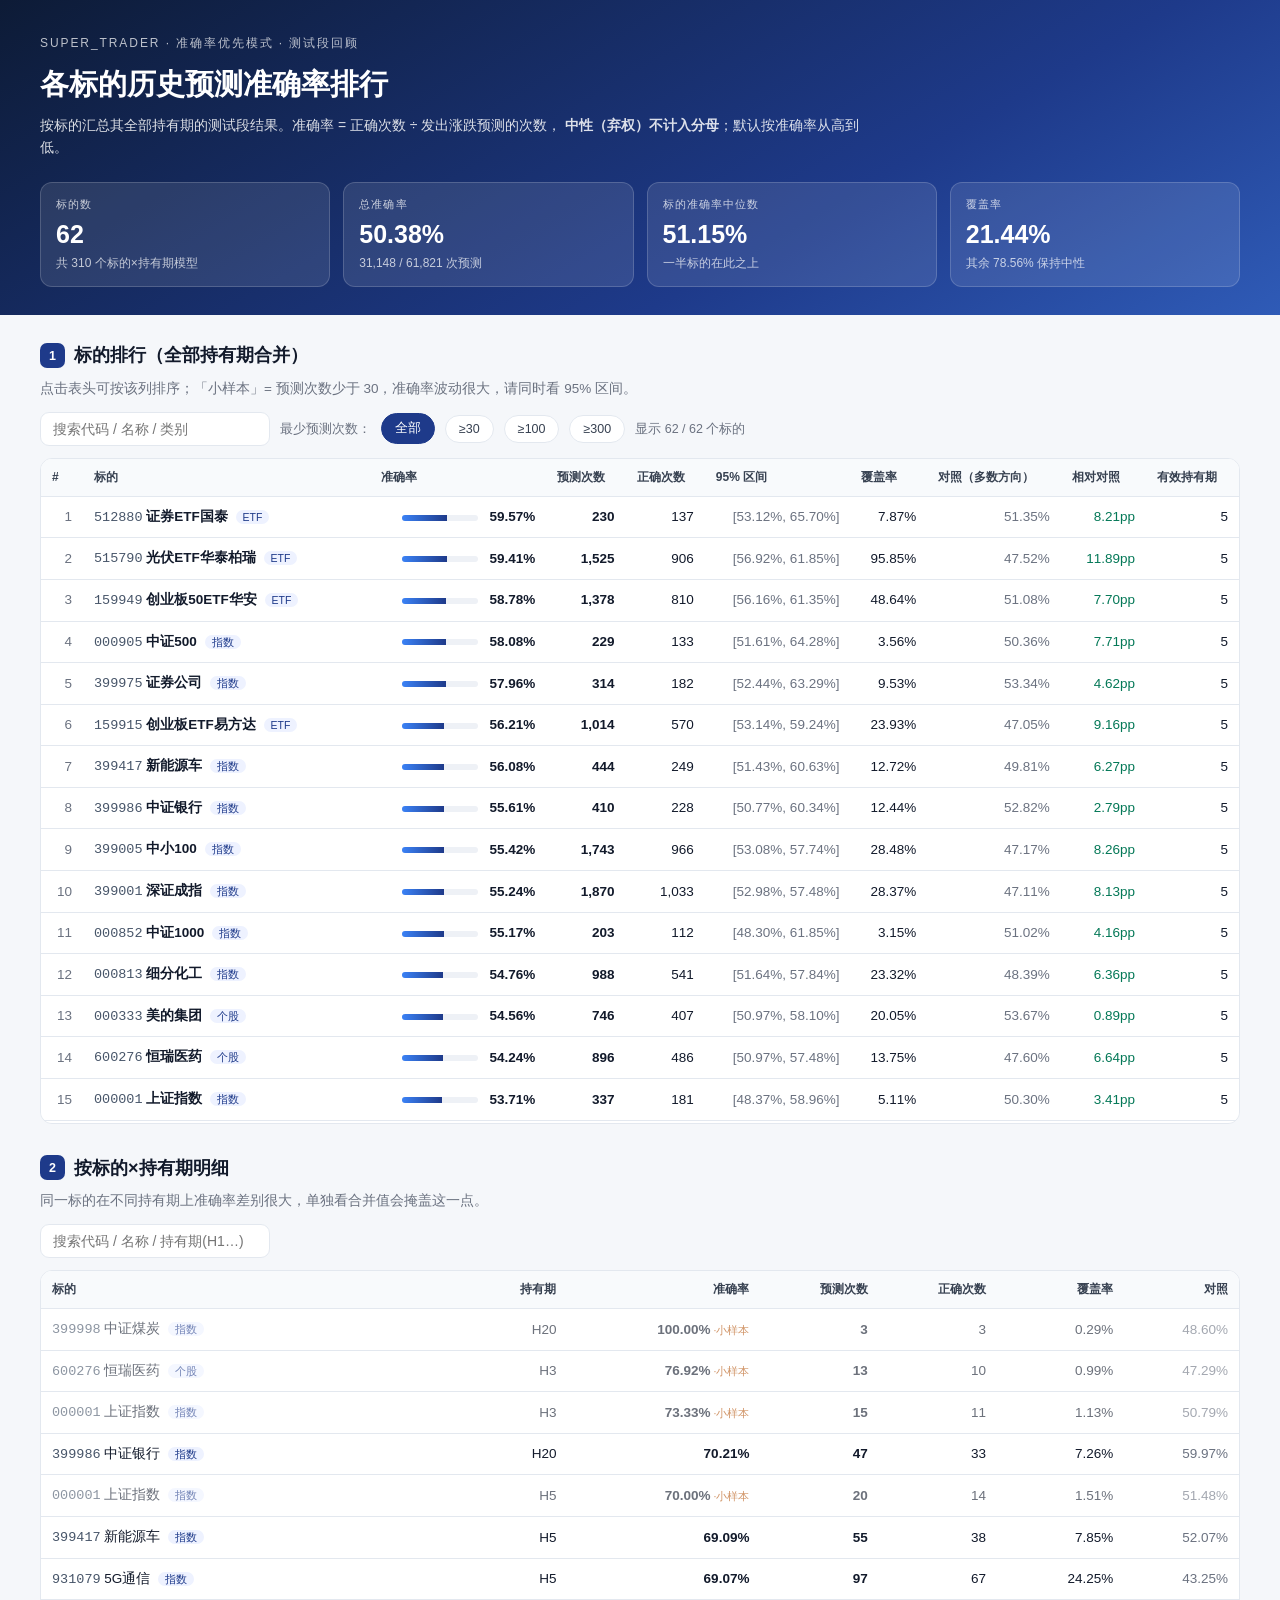
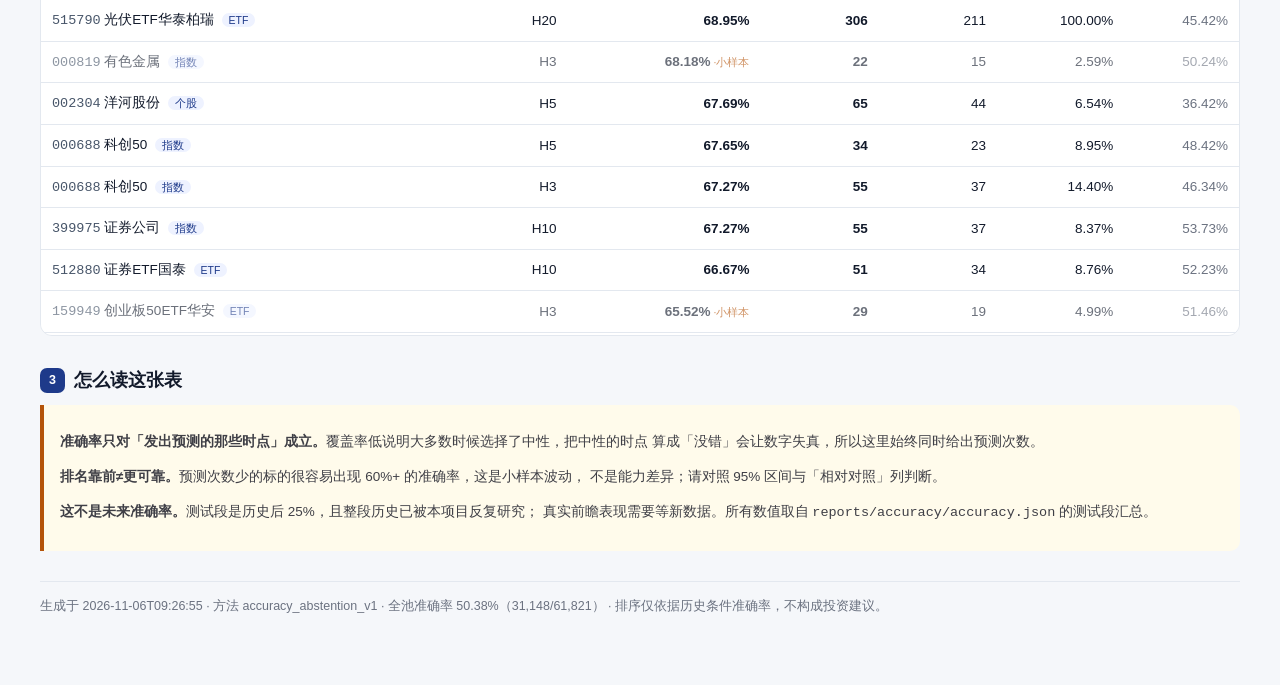
==== reports/accuracy/ranking.html @ 7dcecac2 "feat: per-symbol accuracy ranking page with sample size and CI" ====
<!DOCTYPE html>
<html lang="zh-CN"><head><meta charset="utf-8">
<meta name="viewport" content="width=device-width,initial-scale=1">
<title>Super_Trader · 标的准确率排行</title>
<style>
:root{--bg:#f5f7fa;--panel:#fff;--ink:#121a2b;--muted:#6b7280;--line:#e3e8ef;
--accent:#1e3a8a;--pos:#047857;--neg:#b91c1c}
*{box-sizing:border-box}
body{margin:0;background:var(--bg);color:var(--ink);
font:15px/1.6 -apple-system,BlinkMacSystemFont,"Segoe UI","Microsoft YaHei",sans-serif}
header{background:linear-gradient(150deg,#0d1b36,#1e3a8a 65%,#2f5bb7);color:#fff;padding:34px 40px 28px}
header .in,main{max-width:1320px;margin:0 auto}
.eyebrow{font-size:12px;letter-spacing:.16em;text-transform:uppercase;opacity:.72}
h1{margin:8px 0 6px;font-size:29px}
header p{margin:0;opacity:.85;max-width:820px;font-size:14px}
.kpis{display:grid;grid-template-columns:repeat(auto-fit,minmax(180px,1fr));gap:13px;margin-top:24px}
.kpi{background:rgba(255,255,255,.10);border:1px solid rgba(255,255,255,.17);border-radius:12px;padding:13px 15px}
.kpi-k{font-size:11px;letter-spacing:.1em;text-transform:uppercase;opacity:.75}
.kpi-v{font-size:25px;font-weight:700;font-variant-numeric:tabular-nums}
.kpi-d{font-size:12px;opacity:.72}
main{padding:26px 40px 70px}
section{margin-bottom:30px}
h2{font-size:18px;margin:0 0 10px;display:flex;gap:9px;align-items:center}
h2 .n{display:inline-flex;width:25px;height:25px;border-radius:7px;background:var(--accent);
color:#fff;font-size:12.5px;align-items:center;justify-content:center;font-weight:700}
.lead{color:var(--muted);margin:-2px 0 12px;font-size:13.5px;max-width:1000px}
.controls{display:flex;gap:10px;align-items:center;flex-wrap:wrap;margin:0 0 12px}
input[type=search]{padding:8px 12px;border:1px solid var(--line);border-radius:9px;
font-size:14px;min-width:230px;background:#fff}
button.chip{border:1px solid var(--line);background:#fff;border-radius:999px;padding:6px 13px;
font-size:12.5px;cursor:pointer;color:#374151}
button.chip.on{background:var(--accent);border-color:var(--accent);color:#fff}
.table-wrap{max-height:74vh;overflow:auto;border:1px solid var(--line);border-radius:12px;background:var(--panel)}
table{width:100%;border-collapse:collapse;font-size:13.5px}
th,td{padding:9px 11px;border-bottom:1px solid var(--line);text-align:left;white-space:nowrap}
thead th{position:sticky;top:0;background:#f8fafc;font-size:12px;color:#374151;z-index:2}
th.sortable{cursor:pointer;user-select:none}
th.sortable:hover{color:var(--accent)}
tbody tr:hover{background:#f8faff}
tr.small td{opacity:.62}
tr.small td.acc b::after{content:" ·小样本";font-size:10.5px;color:#b45309;font-weight:400}
.num{text-align:right;font-variant-numeric:tabular-nums}
.mono{font-family:ui-monospace,SFMono-Regular,Consolas,monospace;color:#475569}
.muted{color:var(--muted)}
.pos{color:var(--pos)} .neg{color:var(--neg)}
.tag{font-size:10.5px;background:#eef2ff;color:var(--accent);padding:1px 7px;border-radius:999px;margin-left:4px}
.acc{white-space:nowrap}
.bar{display:inline-block;width:76px;height:6px;background:#eef1f6;border-radius:3px;
vertical-align:middle;margin-right:8px;overflow:hidden}
.bar i{display:block;height:100%;background:linear-gradient(90deg,#3b82f6,#1e3a8a)}
.note{background:#fffbeb;border-left:4px solid #b45309;padding:13px 16px;border-radius:0 10px 10px 0;
font-size:13.5px;color:#3f3f46}
footer{color:var(--muted);font-size:12.5px;border-top:1px solid var(--line);padding-top:14px}
</style></head><body>
<header><div class="in">
  <div class="eyebrow">Super_Trader · 准确率优先模式 · 测试段回顾</div>
  <h1>各标的历史预测准确率排行</h1>
  <p>按标的汇总其全部持有期的测试段结果。准确率 = 正确次数 ÷ 发出涨跌预测的次数，
  <b>中性（弃权）不计入分母</b>；默认按准确率从高到低。</p>
  <div class="kpis">
    <div class="kpi"><div class="kpi-k">标的数</div><div class="kpi-v">62</div>
      <div class="kpi-d">共 310 个标的×持有期模型</div></div>
    <div class="kpi"><div class="kpi-k">总准确率</div><div class="kpi-v">50.38%</div>
      <div class="kpi-d">31,148 / 61,821 次预测</div></div>
    <div class="kpi"><div class="kpi-k">标的准确率中位数</div><div class="kpi-v">51.15%</div>
      <div class="kpi-d">一半标的在此之上</div></div>
    <div class="kpi"><div class="kpi-k">覆盖率</div><div class="kpi-v">21.44%</div>
      <div class="kpi-d">其余 78.56% 保持中性</div></div>
  </div>
</div></header>
<main>
  <section>
    <h2><span class="n">1</span>标的排行（全部持有期合并）</h2>
    <p class="lead">点击表头可按该列排序；「小样本」= 预测次数少于 30，准确率波动很大，请同时看 95% 区间。</p>
    <div class="controls">
      <input type="search" id="q" placeholder="搜索代码 / 名称 / 类别">
      <span class="muted" style="font-size:12.5px">最少预测次数：</span>
      <button class="chip on" data-min="0">全部</button>
      <button class="chip" data-min="30">≥30</button>
      <button class="chip" data-min="100">≥100</button>
      <button class="chip" data-min="300">≥300</button>
      <span class="muted" id="status" style="font-size:12.5px"></span>
    </div>
    <div class="table-wrap"><table id="rank">
      <thead><tr>
        <th>#</th><th>标的</th>
        <th class="sortable" data-key="acc">准确率</th>
        <th class="sortable" data-key="n">预测次数</th>
        <th>正确次数</th><th>95% 区间</th><th>覆盖率</th>
        <th>对照（多数方向）</th>
        <th class="sortable" data-key="edge">相对对照</th>
        <th>有效持有期</th>
      </tr></thead>
      <tbody><tr class="row" data-acc="0.5956521739130435"
          data-n="230" data-cov="0.07874015748031496"
          data-edge="8.212940773707633">
          <td class="num muted">1</td>
          <td><span class="mono">512880</span> <b>证券ETF国泰</b>
              <span class="tag">ETF</span></td>
          <td class="num acc"><div class="bar"><i style="width:59.6%"></i></div>
              <b>59.57%</b></td>
          <td class="num"><b>230</b></td>
          <td class="num">137</td>
          <td class="num muted">[53.12%, 65.70%]</td>
          <td class="num">7.87%</td>
          <td class="num muted">51.35%</td>
          <td class="num pos">8.21pp</td>
          <td class="num">5</td>
        </tr><tr class="row" data-acc="0.5940983606557377"
          data-n="1525" data-cov="0.9585166561910748"
          data-edge="11.892551338986724">
          <td class="num muted">2</td>
          <td><span class="mono">515790</span> <b>光伏ETF华泰柏瑞</b>
              <span class="tag">ETF</span></td>
          <td class="num acc"><div class="bar"><i style="width:59.4%"></i></div>
              <b>59.41%</b></td>
          <td class="num"><b>1,525</b></td>
          <td class="num">906</td>
          <td class="num muted">[56.92%, 61.85%]</td>
          <td class="num">95.85%</td>
          <td class="num muted">47.52%</td>
          <td class="num pos">11.89pp</td>
          <td class="num">5</td>
        </tr><tr class="row" data-acc="0.5878084179970973"
          data-n="1378" data-cov="0.4864101659018708"
          data-edge="7.704244552974815">
          <td class="num muted">3</td>
          <td><span class="mono">159949</span> <b>创业板50ETF华安</b>
              <span class="tag">ETF</span></td>
          <td class="num acc"><div class="bar"><i style="width:58.8%"></i></div>
              <b>58.78%</b></td>
          <td class="num"><b>1,378</b></td>
          <td class="num">810</td>
          <td class="num muted">[56.16%, 61.35%]</td>
          <td class="num">48.64%</td>
          <td class="num muted">51.08%</td>
          <td class="num pos">7.70pp</td>
          <td class="num">5</td>
        </tr><tr class="row" data-acc="0.5807860262008734"
          data-n="229" data-cov="0.035553485483620556"
          data-edge="7.713752441543631">
          <td class="num muted">4</td>
          <td><span class="mono">000905</span> <b>中证500</b>
              <span class="tag">指数</span></td>
          <td class="num acc"><div class="bar"><i style="width:58.1%"></i></div>
              <b>58.08%</b></td>
          <td class="num"><b>229</b></td>
          <td class="num">133</td>
          <td class="num muted">[51.61%, 64.28%]</td>
          <td class="num">3.56%</td>
          <td class="num muted">50.36%</td>
          <td class="num pos">7.71pp</td>
          <td class="num">5</td>
        </tr><tr class="row" data-acc="0.5796178343949044"
          data-n="314" data-cov="0.09526699029126214"
          data-edge="4.624404798713744">
          <td class="num muted">5</td>
          <td><span class="mono">399975</span> <b>证券公司</b>
              <span class="tag">指数</span></td>
          <td class="num acc"><div class="bar"><i style="width:58.0%"></i></div>
              <b>57.96%</b></td>
          <td class="num"><b>314</b></td>
          <td class="num">182</td>
          <td class="num muted">[52.44%, 63.29%]</td>
          <td class="num">9.53%</td>
          <td class="num muted">53.34%</td>
          <td class="num pos">4.62pp</td>
          <td class="num">5</td>
        </tr><tr class="row" data-acc="0.5621301775147929"
          data-n="1014" data-cov="0.2392638036809816"
          data-edge="9.1625222347261">
          <td class="num muted">6</td>
          <td><span class="mono">159915</span> <b>创业板ETF易方达</b>
              <span class="tag">ETF</span></td>
          <td class="num acc"><div class="bar"><i style="width:56.2%"></i></div>
              <b>56.21%</b></td>
          <td class="num"><b>1,014</b></td>
          <td class="num">570</td>
          <td class="num muted">[53.14%, 59.24%]</td>
          <td class="num">23.93%</td>
          <td class="num muted">47.05%</td>
          <td class="num pos">9.16pp</td>
          <td class="num">5</td>
        </tr><tr class="row" data-acc="0.5608108108108109"
          data-n="444" data-cov="0.12718418791177313"
          data-edge="6.267274148969943">
          <td class="num muted">7</td>
          <td><span class="mono">399417</span> <b>新能源车</b>
              <span class="tag">指数</span></td>
          <td class="num acc"><div class="bar"><i style="width:56.1%"></i></div>
              <b>56.08%</b></td>
          <td class="num"><b>444</b></td>
          <td class="num">249</td>
          <td class="num muted">[51.43%, 60.63%]</td>
          <td class="num">12.72%</td>
          <td class="num muted">49.81%</td>
          <td class="num pos">6.27pp</td>
          <td class="num">5</td>
        </tr><tr class="row" data-acc="0.5560975609756098"
          data-n="410" data-cov="0.12439320388349515"
          data-edge="2.788154155813405">
          <td class="num muted">8</td>
          <td><span class="mono">399986</span> <b>中证银行</b>
              <span class="tag">指数</span></td>
          <td class="num acc"><div class="bar"><i style="width:55.6%"></i></div>
              <b>55.61%</b></td>
          <td class="num"><b>410</b></td>
          <td class="num">228</td>
          <td class="num muted">[50.77%, 60.34%]</td>
          <td class="num">12.44%</td>
          <td class="num muted">52.82%</td>
          <td class="num pos">2.79pp</td>
          <td class="num">5</td>
        </tr><tr class="row" data-acc="0.5542168674698795"
          data-n="1743" data-cov="0.2847573925829113"
          data-edge="8.256190912973905">
          <td class="num muted">9</td>
          <td><span class="mono">399005</span> <b>中小100</b>
              <span class="tag">指数</span></td>
          <td class="num acc"><div class="bar"><i style="width:55.4%"></i></div>
              <b>55.42%</b></td>
          <td class="num"><b>1,743</b></td>
          <td class="num">966</td>
          <td class="num muted">[53.08%, 57.74%]</td>
          <td class="num">28.48%</td>
          <td class="num muted">47.17%</td>
          <td class="num pos">8.26pp</td>
          <td class="num">5</td>
        </tr><tr class="row" data-acc="0.5524064171122994"
          data-n="1870" data-cov="0.28372022454862694"
          data-edge="8.130946672540823">
          <td class="num muted">10</td>
          <td><span class="mono">399001</span> <b>深证成指</b>
              <span class="tag">指数</span></td>
          <td class="num acc"><div class="bar"><i style="width:55.2%"></i></div>
              <b>55.24%</b></td>
          <td class="num"><b>1,870</b></td>
          <td class="num">1,033</td>
          <td class="num muted">[52.98%, 57.48%]</td>
          <td class="num">28.37%</td>
          <td class="num muted">47.11%</td>
          <td class="num pos">8.13pp</td>
          <td class="num">5</td>
        </tr><tr class="row" data-acc="0.5517241379310345"
          data-n="203" data-cov="0.03151684521037106"
          data-edge="4.155490955034824">
          <td class="num muted">11</td>
          <td><span class="mono">000852</span> <b>中证1000</b>
              <span class="tag">指数</span></td>
          <td class="num acc"><div class="bar"><i style="width:55.2%"></i></div>
              <b>55.17%</b></td>
          <td class="num"><b>203</b></td>
          <td class="num">112</td>
          <td class="num muted">[48.30%, 61.85%]</td>
          <td class="num">3.15%</td>
          <td class="num muted">51.02%</td>
          <td class="num pos">4.16pp</td>
          <td class="num">5</td>
        </tr><tr class="row" data-acc="0.5475708502024291"
          data-n="988" data-cov="0.2332389046270066"
          data-edge="6.362373027797208">
          <td class="num muted">12</td>
          <td><span class="mono">000813</span> <b>细分化工</b>
              <span class="tag">指数</span></td>
          <td class="num acc"><div class="bar"><i style="width:54.8%"></i></div>
              <b>54.76%</b></td>
          <td class="num"><b>988</b></td>
          <td class="num">541</td>
          <td class="num muted">[51.64%, 57.84%]</td>
          <td class="num">23.32%</td>
          <td class="num muted">48.39%</td>
          <td class="num pos">6.36pp</td>
          <td class="num">5</td>
        </tr><tr class="row" data-acc="0.5455764075067024"
          data-n="746" data-cov="0.20048374092985757"
          data-edge="0.88927203258371">
          <td class="num muted">13</td>
          <td><span class="mono">000333</span> <b>美的集团</b>
              <span class="tag">个股</span></td>
          <td class="num acc"><div class="bar"><i style="width:54.6%"></i></div>
              <b>54.56%</b></td>
          <td class="num"><b>746</b></td>
          <td class="num">407</td>
          <td class="num muted">[50.97%, 58.10%]</td>
          <td class="num">20.05%</td>
          <td class="num muted">53.67%</td>
          <td class="num pos">0.89pp</td>
          <td class="num">5</td>
        </tr><tr class="row" data-acc="0.5424107142857143"
          data-n="896" data-cov="0.1375287797390637"
          data-edge="6.6432203157548555">
          <td class="num muted">14</td>
          <td><span class="mono">600276</span> <b>恒瑞医药</b>
              <span class="tag">个股</span></td>
          <td class="num acc"><div class="bar"><i style="width:54.2%"></i></div>
              <b>54.24%</b></td>
          <td class="num"><b>896</b></td>
          <td class="num">486</td>
          <td class="num muted">[50.97%, 57.48%]</td>
          <td class="num">13.75%</td>
          <td class="num muted">47.60%</td>
          <td class="num pos">6.64pp</td>
          <td class="num">5</td>
        </tr><tr class="row" data-acc="0.5370919881305638"
          data-n="337" data-cov="0.051130329236838114"
          data-edge="3.4133408248906982">
          <td class="num muted">15</td>
          <td><span class="mono">000001</span> <b>上证指数</b>
              <span class="tag">指数</span></td>
          <td class="num acc"><div class="bar"><i style="width:53.7%"></i></div>
              <b>53.71%</b></td>
          <td class="num"><b>337</b></td>
          <td class="num">181</td>
          <td class="num muted">[48.37%, 58.96%]</td>
          <td class="num">5.11%</td>
          <td class="num muted">50.30%</td>
          <td class="num pos">3.41pp</td>
          <td class="num">5</td>
        </tr><tr class="row" data-acc="0.5362247412518482"
          data-n="2029" data-cov="0.7129304286718201"
          data-edge="-0.6291070413647293">
          <td class="num muted">16</td>
          <td><span class="mono">512100</span> <b>中证1000ETF南方</b>
              <span class="tag">ETF</span></td>
          <td class="num acc"><div class="bar"><i style="width:53.6%"></i></div>
              <b>53.62%</b></td>
          <td class="num"><b>2,029</b></td>
          <td class="num">1,088</td>
          <td class="num muted">[51.45%, 55.78%]</td>
          <td class="num">71.29%</td>
          <td class="num muted">54.25%</td>
          <td class="num neg">-0.63pp</td>
          <td class="num">5</td>
        </tr><tr class="row" data-acc="0.5353675450762829"
          data-n="721" data-cov="0.525893508388038"
          data-edge="-1.6784169001032856">
          <td class="num muted">17</td>
          <td><span class="mono">931775</span> <b>房地产</b>
              <span class="tag">指数</span></td>
          <td class="num acc"><div class="bar"><i style="width:53.5%"></i></div>
              <b>53.54%</b></td>
          <td class="num"><b>721</b></td>
          <td class="num">386</td>
          <td class="num muted">[49.89%, 57.15%]</td>
          <td class="num">52.59%</td>
          <td class="num muted">55.22%</td>
          <td class="num neg">-1.68pp</td>
          <td class="num">5</td>
        </tr><tr class="row" data-acc="0.5342136854741897"
          data-n="833" data-cov="0.2290979097909791"
          data-edge="2.8438107916433863">
          <td class="num muted">18</td>
          <td><span class="mono">399967</span> <b>中证军工</b>
              <span class="tag">指数</span></td>
          <td class="num acc"><div class="bar"><i style="width:53.4%"></i></div>
              <b>53.42%</b></td>
          <td class="num"><b>833</b></td>
          <td class="num">445</td>
          <td class="num muted">[50.03%, 56.79%]</td>
          <td class="num">22.91%</td>
          <td class="num muted">50.58%</td>
          <td class="num pos">2.84pp</td>
          <td class="num">5</td>
        </tr><tr class="row" data-acc="0.5268389662027833"
          data-n="503" data-cov="0.11400725294650951"
          data-edge="-0.9199111766391765">
          <td class="num muted">19</td>
          <td><span class="mono">002594</span> <b>比亚迪</b>
              <span class="tag">个股</span></td>
          <td class="num acc"><div class="bar"><i style="width:52.7%"></i></div>
              <b>52.68%</b></td>
          <td class="num"><b>503</b></td>
          <td class="num">265</td>
          <td class="num muted">[48.32%, 57.01%]</td>
          <td class="num">11.40%</td>
          <td class="num muted">53.60%</td>
          <td class="num neg">-0.92pp</td>
          <td class="num">5</td>
        </tr><tr class="row" data-acc="0.5256410256410257"
          data-n="936" data-cov="0.44763271162123386"
          data-edge="13.539712320200126">
          <td class="num muted">20</td>
          <td><span class="mono">512690</span> <b>酒ETF鹏华</b>
              <span class="tag">ETF</span></td>
          <td class="num acc"><div class="bar"><i style="width:52.6%"></i></div>
              <b>52.56%</b></td>
          <td class="num"><b>936</b></td>
          <td class="num">492</td>
          <td class="num muted">[49.36%, 55.75%]</td>
          <td class="num">44.76%</td>
          <td class="num muted">39.02%</td>
          <td class="num pos">13.54pp</td>
          <td class="num">5</td>
        </tr><tr class="row" data-acc="0.5235294117647059"
          data-n="510" data-cov="0.21601016518424396"
          data-edge="4.745994967237216">
          <td class="num muted">21</td>
          <td><span class="mono">300750</span> <b>宁德时代</b>
              <span class="tag">个股</span></td>
          <td class="num acc"><div class="bar"><i style="width:52.4%"></i></div>
              <b>52.35%</b></td>
          <td class="num"><b>510</b></td>
          <td class="num">267</td>
          <td class="num muted">[48.02%, 56.65%]</td>
          <td class="num">21.60%</td>
          <td class="num muted">47.61%</td>
          <td class="num pos">4.75pp</td>
          <td class="num">5</td>
        </tr><tr class="row" data-acc="0.5228426395939086"
          data-n="788" data-cov="0.39677744209466265"
          data-edge="-3.909089514929376">
          <td class="num muted">22</td>
          <td><span class="mono">931079</span> <b>5G通信</b>
              <span class="tag">指数</span></td>
          <td class="num acc"><div class="bar"><i style="width:52.3%"></i></div>
              <b>52.28%</b></td>
          <td class="num"><b>788</b></td>
          <td class="num">412</td>
          <td class="num muted">[48.79%, 55.75%]</td>
          <td class="num">39.68%</td>
          <td class="num muted">56.19%</td>
          <td class="num neg">-3.91pp</td>
          <td class="num">5</td>
        </tr><tr class="row" data-acc="0.5198329853862212"
          data-n="479" data-cov="0.2539766702014846"
          data-edge="4.210233851453515">
          <td class="num muted">23</td>
          <td><span class="mono">000688</span> <b>科创50</b>
              <span class="tag">指数</span></td>
          <td class="num acc"><div class="bar"><i style="width:52.0%"></i></div>
              <b>51.98%</b></td>
          <td class="num"><b>479</b></td>
          <td class="num">249</td>
          <td class="num muted">[47.51%, 56.42%]</td>
          <td class="num">25.40%</td>
          <td class="num muted">47.77%</td>
          <td class="num pos">4.21pp</td>
          <td class="num">5</td>
        </tr><tr class="row" data-acc="0.5194805194805194"
          data-n="462" data-cov="0.11693242217160213"
          data-edge="2.3656677415219485">
          <td class="num muted">24</td>
          <td><span class="mono">510500</span> <b>中证500ETF南方</b>
              <span class="tag">ETF</span></td>
          <td class="num acc"><div class="bar"><i style="width:51.9%"></i></div>
              <b>51.95%</b></td>
          <td class="num"><b>462</b></td>
          <td class="num">240</td>
          <td class="num muted">[47.39%, 56.47%]</td>
          <td class="num">11.69%</td>
          <td class="num muted">49.58%</td>
          <td class="num pos">2.37pp</td>
          <td class="num">5</td>
        </tr><tr class="row" data-acc="0.5190082644628099"
          data-n="605" data-cov="0.10132306146374141"
          data-edge="11.48883515503999">
          <td class="num muted">25</td>
          <td><span class="mono">601988</span> <b>中国银行</b>
              <span class="tag">个股</span></td>
          <td class="num acc"><div class="bar"><i style="width:51.9%"></i></div>
              <b>51.90%</b></td>
          <td class="num"><b>605</b></td>
          <td class="num">314</td>
          <td class="num muted">[47.92%, 55.86%]</td>
          <td class="num">10.13%</td>
          <td class="num muted">40.41%</td>
          <td class="num pos">11.49pp</td>
          <td class="num">5</td>
        </tr><tr class="row" data-acc="0.5177664974619289"
          data-n="788" data-cov="0.16481907550721606"
          data-edge="-2.354285204654205">
          <td class="num muted">26</td>
          <td><span class="mono">300059</span> <b>东方财富</b>
              <span class="tag">个股</span></td>
          <td class="num acc"><div class="bar"><i style="width:51.8%"></i></div>
              <b>51.78%</b></td>
          <td class="num"><b>788</b></td>
          <td class="num">408</td>
          <td class="num muted">[48.29%, 55.25%]</td>
          <td class="num">16.48%</td>
          <td class="num muted">54.13%</td>
          <td class="num neg">-2.35pp</td>
          <td class="num">5</td>
        </tr><tr class="row" data-acc="0.5177304964539007"
          data-n="423" data-cov="0.1518305814788227"
          data-edge="3.6754186331861893">
          <td class="num muted">27</td>
          <td><span class="mono">513050</span> <b>中概互联网ETF易方达</b>
              <span class="tag">ETF</span></td>
          <td class="num acc"><div class="bar"><i style="width:51.8%"></i></div>
              <b>51.77%</b></td>
          <td class="num"><b>423</b></td>
          <td class="num">219</td>
          <td class="num muted">[47.02%, 56.50%]</td>
          <td class="num">15.18%</td>
          <td class="num muted">48.10%</td>
          <td class="num pos">3.68pp</td>
          <td class="num">5</td>
        </tr><tr class="row" data-acc="0.5170807453416149"
          data-n="644" data-cov="0.1527514231499051"
          data-edge="0.42723961955047907">
          <td class="num muted">28</td>
          <td><span class="mono">000819</span> <b>有色金属</b>
              <span class="tag">指数</span></td>
          <td class="num acc"><div class="bar"><i style="width:51.7%"></i></div>
              <b>51.71%</b></td>
          <td class="num"><b>644</b></td>
          <td class="num">333</td>
          <td class="num muted">[47.85%, 55.55%]</td>
          <td class="num">15.28%</td>
          <td class="num muted">51.28%</td>
          <td class="num pos">0.43pp</td>
          <td class="num">5</td>
        </tr><tr class="row" data-acc="0.5138662316476346"
          data-n="613" data-cov="0.132655269422203"
          data-edge="0.16394409096990303">
          <td class="num muted">29</td>
          <td><span class="mono">399303</span> <b>国证2000</b>
              <span class="tag">指数</span></td>
          <td class="num acc"><div class="bar"><i style="width:51.4%"></i></div>
              <b>51.39%</b></td>
          <td class="num"><b>613</b></td>
          <td class="num">315</td>
          <td class="num muted">[47.43%, 55.32%]</td>
          <td class="num">13.27%</td>
          <td class="num muted">51.22%</td>
          <td class="num pos">0.16pp</td>
          <td class="num">5</td>
        </tr><tr class="row" data-acc="0.5136054421768708"
          data-n="882" data-cov="0.2099500119019281"
          data-edge="3.514793206023187">
          <td class="num muted">30</td>
          <td><span class="mono">510300</span> <b>沪深300ETF华泰柏瑞</b>
              <span class="tag">ETF</span></td>
          <td class="num acc"><div class="bar"><i style="width:51.4%"></i></div>
              <b>51.36%</b></td>
          <td class="num"><b>882</b></td>
          <td class="num">453</td>
          <td class="num muted">[48.06%, 54.65%]</td>
          <td class="num">21.00%</td>
          <td class="num muted">47.85%</td>
          <td class="num pos">3.51pp</td>
          <td class="num">5</td>
        </tr><tr class="row" data-acc="0.5119113573407202"
          data-n="1805" data-cov="0.28023598820059"
          data-edge="1.3231028199282568">
          <td class="num muted">31</td>
          <td><span class="mono">000949</span> <b>中证农业</b>
              <span class="tag">指数</span></td>
          <td class="num acc"><div class="bar"><i style="width:51.2%"></i></div>
              <b>51.19%</b></td>
          <td class="num"><b>1,805</b></td>
          <td class="num">924</td>
          <td class="num muted">[48.89%, 53.49%]</td>
          <td class="num">28.02%</td>
          <td class="num muted">49.87%</td>
          <td class="num pos">1.32pp</td>
          <td class="num">5</td>
        </tr><tr class="row" data-acc="0.5111695137976346"
          data-n="761" data-cov="0.26052721670660733"
          data-edge="0.6205460391267015">
          <td class="num muted">32</td>
          <td><span class="mono">512660</span> <b>军工ETF国泰</b>
              <span class="tag">ETF</span></td>
          <td class="num acc"><div class="bar"><i style="width:51.1%"></i></div>
              <b>51.12%</b></td>
          <td class="num"><b>761</b></td>
          <td class="num">389</td>
          <td class="num muted">[47.57%, 54.65%]</td>
          <td class="num">26.05%</td>
          <td class="num muted">50.50%</td>
          <td class="num pos">0.62pp</td>
          <td class="num">5</td>
        </tr><tr class="row" data-acc="0.5078534031413613"
          data-n="573" data-cov="0.35348550277606416"
          data-edge="4.332533404820893">
          <td class="num muted">33</td>
          <td><span class="mono">588000</span> <b>科创50ETF华夏</b>
              <span class="tag">ETF</span></td>
          <td class="num acc"><div class="bar"><i style="width:50.8%"></i></div>
              <b>50.79%</b></td>
          <td class="num"><b>573</b></td>
          <td class="num">291</td>
          <td class="num muted">[46.70%, 54.86%]</td>
          <td class="num">35.35%</td>
          <td class="num muted">46.45%</td>
          <td class="num pos">4.33pp</td>
          <td class="num">5</td>
        </tr><tr class="row" data-acc="0.5055230669265757"
          data-n="1539" data-cov="0.24024352169840774"
          data-edge="5.001260798183638">
          <td class="num muted">34</td>
          <td><span class="mono">000001</span> <b>平安银行</b>
              <span class="tag">个股</span></td>
          <td class="num acc"><div class="bar"><i style="width:50.6%"></i></div>
              <b>50.55%</b></td>
          <td class="num"><b>1,539</b></td>
          <td class="num">778</td>
          <td class="num muted">[48.06%, 53.05%]</td>
          <td class="num">24.02%</td>
          <td class="num muted">45.55%</td>
          <td class="num pos">5.00pp</td>
          <td class="num">5</td>
        </tr><tr class="row" data-acc="0.5021164021164021"
          data-n="1890" data-cov="0.3936679858362841"
          data-edge="1.7009132797510151">
          <td class="num muted">35</td>
          <td><span class="mono">399006</span> <b>创业板指</b>
              <span class="tag">指数</span></td>
          <td class="num acc"><div class="bar"><i style="width:50.2%"></i></div>
              <b>50.21%</b></td>
          <td class="num"><b>1,890</b></td>
          <td class="num">949</td>
          <td class="num muted">[47.96%, 52.46%]</td>
          <td class="num">39.37%</td>
          <td class="num muted">48.51%</td>
          <td class="num pos">1.70pp</td>
          <td class="num">5</td>
        </tr><tr class="row" data-acc="0.4956579826319305"
          data-n="1497" data-cov="0.30205811138014527"
          data-edge="6.345459280142202">
          <td class="num muted">36</td>
          <td><span class="mono">002304</span> <b>洋河股份</b>
              <span class="tag">个股</span></td>
          <td class="num acc"><div class="bar"><i style="width:49.6%"></i></div>
              <b>49.57%</b></td>
          <td class="num"><b>1,497</b></td>
          <td class="num">742</td>
          <td class="num muted">[47.04%, 52.10%]</td>
          <td class="num">30.21%</td>
          <td class="num muted">43.22%</td>
          <td class="num pos">6.35pp</td>
          <td class="num">5</td>
        </tr><tr class="row" data-acc="0.4936998854524628"
          data-n="873" data-cov="0.13553795994410806"
          data-edge="2.746793389214608">
          <td class="num muted">37</td>
          <td><span class="mono">000300</span> <b>沪深300</b>
              <span class="tag">指数</span></td>
          <td class="num acc"><div class="bar"><i style="width:49.4%"></i></div>
              <b>49.37%</b></td>
          <td class="num"><b>873</b></td>
          <td class="num">431</td>
          <td class="num muted">[46.06%, 52.68%]</td>
          <td class="num">13.55%</td>
          <td class="num muted">46.62%</td>
          <td class="num pos">2.75pp</td>
          <td class="num">5</td>
        </tr><tr class="row" data-acc="0.4935064935064935"
          data-n="1155" data-cov="0.2438766891891892"
          data-edge="0.6597709722709733">
          <td class="num muted">38</td>
          <td><span class="mono">002415</span> <b>海康威视</b>
              <span class="tag">个股</span></td>
          <td class="num acc"><div class="bar"><i style="width:49.4%"></i></div>
              <b>49.35%</b></td>
          <td class="num"><b>1,155</b></td>
          <td class="num">570</td>
          <td class="num muted">[46.47%, 52.23%]</td>
          <td class="num">24.39%</td>
          <td class="num muted">48.69%</td>
          <td class="num pos">0.66pp</td>
          <td class="num">5</td>
        </tr><tr class="row" data-acc="0.492089925062448"
          data-n="1201" data-cov="0.19815212011219271"
          data-edge="-1.8551883220013665">
          <td class="num muted">39</td>
          <td><span class="mono">600900</span> <b>长江电力</b>
              <span class="tag">个股</span></td>
          <td class="num acc"><div class="bar"><i style="width:49.2%"></i></div>
              <b>49.21%</b></td>
          <td class="num"><b>1,201</b></td>
          <td class="num">591</td>
          <td class="num muted">[46.39%, 52.03%]</td>
          <td class="num">19.82%</td>
          <td class="num muted">51.06%</td>
          <td class="num neg">-1.86pp</td>
          <td class="num">5</td>
        </tr><tr class="row" data-acc="0.4918793503480278"
          data-n="431" data-cov="0.12635590735854588"
          data-edge="-0.26970202177886704">
          <td class="num muted">40</td>
          <td><span class="mono">399440</span> <b>国证钢铁</b>
              <span class="tag">指数</span></td>
          <td class="num acc"><div class="bar"><i style="width:49.2%"></i></div>
              <b>49.19%</b></td>
          <td class="num"><b>431</b></td>
          <td class="num">212</td>
          <td class="num muted">[44.50%, 53.89%]</td>
          <td class="num">12.64%</td>
          <td class="num muted">49.46%</td>
          <td class="num neg">-0.27pp</td>
          <td class="num">5</td>
        </tr><tr class="row" data-acc="0.4906937394247039"
          data-n="591" data-cov="0.09126003705991352"
          data-edge="3.300380736787872">
          <td class="num muted">41</td>
          <td><span class="mono">600030</span> <b>中信证券</b>
              <span class="tag">个股</span></td>
          <td class="num acc"><div class="bar"><i style="width:49.1%"></i></div>
              <b>49.07%</b></td>
          <td class="num"><b>591</b></td>
          <td class="num">290</td>
          <td class="num muted">[45.06%, 53.09%]</td>
          <td class="num">9.13%</td>
          <td class="num muted">45.77%</td>
          <td class="num pos">3.30pp</td>
          <td class="num">5</td>
        </tr><tr class="row" data-acc="0.4861878453038674"
          data-n="543" data-cov="0.08307833537331702"
          data-edge="-0.7845202431750742">
          <td class="num muted">42</td>
          <td><span class="mono">600028</span> <b>中国石化</b>
              <span class="tag">个股</span></td>
          <td class="num acc"><div class="bar"><i style="width:48.6%"></i></div>
              <b>48.62%</b></td>
          <td class="num"><b>543</b></td>
          <td class="num">264</td>
          <td class="num muted">[44.44%, 52.82%]</td>
          <td class="num">8.31%</td>
          <td class="num muted">49.40%</td>
          <td class="num neg">-0.78pp</td>
          <td class="num">5</td>
        </tr><tr class="row" data-acc="0.4841417910447761"
          data-n="2144" data-cov="0.37541586412187006"
          data-edge="-2.837790778204935">
          <td class="num muted">43</td>
          <td><span class="mono">601318</span> <b>中国平安</b>
              <span class="tag">个股</span></td>
          <td class="num acc"><div class="bar"><i style="width:48.4%"></i></div>
              <b>48.41%</b></td>
          <td class="num"><b>2,144</b></td>
          <td class="num">1,038</td>
          <td class="num muted">[46.30%, 50.53%]</td>
          <td class="num">37.54%</td>
          <td class="num muted">51.25%</td>
          <td class="num neg">-2.84pp</td>
          <td class="num">5</td>
        </tr><tr class="row" data-acc="0.4821852731591449"
          data-n="842" data-cov="0.16111748947569843"
          data-edge="8.168776072133394">
          <td class="num muted">44</td>
          <td><span class="mono">399997</span> <b>中证白酒</b>
              <span class="tag">指数</span></td>
          <td class="num acc"><div class="bar"><i style="width:48.2%"></i></div>
              <b>48.22%</b></td>
          <td class="num"><b>842</b></td>
          <td class="num">406</td>
          <td class="num muted">[44.86%, 51.59%]</td>
          <td class="num">16.11%</td>
          <td class="num muted">40.05%</td>
          <td class="num pos">8.17pp</td>
          <td class="num">5</td>
        </tr><tr class="row" data-acc="0.4808444096950743"
          data-n="1279" data-cov="0.3325533021320853"
          data-edge="-10.885917844845144">
          <td class="num muted">45</td>
          <td><span class="mono">518880</span> <b>黄金ETF华安</b>
              <span class="tag">ETF</span></td>
          <td class="num acc"><div class="bar"><i style="width:48.1%"></i></div>
              <b>48.08%</b></td>
          <td class="num"><b>1,279</b></td>
          <td class="num">615</td>
          <td class="num muted">[45.36%, 50.82%]</td>
          <td class="num">33.26%</td>
          <td class="num muted">58.97%</td>
          <td class="num neg">-10.89pp</td>
          <td class="num">5</td>
        </tr><tr class="row" data-acc="0.4798676227247656"
          data-n="1813" data-cov="0.28614267676767674"
          data-edge="-0.22977813156384586">
          <td class="num muted">46</td>
          <td><span class="mono">000651</span> <b>格力电器</b>
              <span class="tag">个股</span></td>
          <td class="num acc"><div class="bar"><i style="width:48.0%"></i></div>
              <b>47.99%</b></td>
          <td class="num"><b>1,813</b></td>
          <td class="num">870</td>
          <td class="num muted">[45.69%, 50.29%]</td>
          <td class="num">28.61%</td>
          <td class="num muted">48.22%</td>
          <td class="num neg">-0.23pp</td>
          <td class="num">5</td>
        </tr><tr class="row" data-acc="0.47797563261480785"
          data-n="1067" data-cov="0.5303180914512923"
          data-edge="-3.6437886271872113">
          <td class="num muted">47</td>
          <td><span class="mono">512480</span> <b>半导体ETF国联安</b>
              <span class="tag">ETF</span></td>
          <td class="num acc"><div class="bar"><i style="width:47.8%"></i></div>
              <b>47.80%</b></td>
          <td class="num"><b>1,067</b></td>
          <td class="num">510</td>
          <td class="num muted">[44.81%, 50.80%]</td>
          <td class="num">53.03%</td>
          <td class="num muted">51.44%</td>
          <td class="num neg">-3.64pp</td>
          <td class="num">5</td>
        </tr><tr class="row" data-acc="0.47649918962722854"
          data-n="1851" data-cov="0.3319583931133429"
          data-edge="1.703003611216397">
          <td class="num muted">48</td>
          <td><span class="mono">601857</span> <b>中国石油</b>
              <span class="tag">个股</span></td>
          <td class="num acc"><div class="bar"><i style="width:47.6%"></i></div>
              <b>47.65%</b></td>
          <td class="num"><b>1,851</b></td>
          <td class="num">882</td>
          <td class="num muted">[45.38%, 49.93%]</td>
          <td class="num">33.20%</td>
          <td class="num muted">45.95%</td>
          <td class="num pos">1.70pp</td>
          <td class="num">5</td>
        </tr><tr class="row" data-acc="0.4760672703751617"
          data-n="773" data-cov="0.14432412247946227"
          data-edge="-3.5321825965390907">
          <td class="num muted">49</td>
          <td><span class="mono">000922</span> <b>中证红利</b>
              <span class="tag">指数</span></td>
          <td class="num acc"><div class="bar"><i style="width:47.6%"></i></div>
              <b>47.61%</b></td>
          <td class="num"><b>773</b></td>
          <td class="num">368</td>
          <td class="num muted">[44.11%, 51.13%]</td>
          <td class="num">14.43%</td>
          <td class="num muted">51.14%</td>
          <td class="num neg">-3.53pp</td>
          <td class="num">5</td>
        </tr><tr class="row" data-acc="0.47606019151846785"
          data-n="731" data-cov="0.11411177021542304"
          data-edge="0.5563781902482856">
          <td class="num muted">50</td>
          <td><span class="mono">510050</span> <b>上证50ETF华夏</b>
              <span class="tag">ETF</span></td>
          <td class="num acc"><div class="bar"><i style="width:47.6%"></i></div>
              <b>47.61%</b></td>
          <td class="num"><b>731</b></td>
          <td class="num">348</td>
          <td class="num muted">[44.01%, 51.23%]</td>
          <td class="num">11.41%</td>
          <td class="num muted">47.05%</td>
          <td class="num pos">0.56pp</td>
          <td class="num">5</td>
        </tr><tr class="row" data-acc="0.47485536270583"
          data-n="2247" data-cov="0.3886870783601453"
          data-edge="-1.8830850752049266">
          <td class="num muted">51</td>
          <td><span class="mono">601166</span> <b>兴业银行</b>
              <span class="tag">个股</span></td>
          <td class="num acc"><div class="bar"><i style="width:47.5%"></i></div>
              <b>47.49%</b></td>
          <td class="num"><b>2,247</b></td>
          <td class="num">1,067</td>
          <td class="num muted">[45.43%, 49.55%]</td>
          <td class="num">38.87%</td>
          <td class="num muted">49.37%</td>
          <td class="num neg">-1.88pp</td>
          <td class="num">5</td>
        </tr><tr class="row" data-acc="0.47459086993970717"
          data-n="1161" data-cov="0.22215843857634904"
          data-edge="-1.0292405988344855">
          <td class="num muted">52</td>
          <td><span class="mono">399998</span> <b>中证煤炭</b>
              <span class="tag">指数</span></td>
          <td class="num acc"><div class="bar"><i style="width:47.5%"></i></div>
              <b>47.46%</b></td>
          <td class="num"><b>1,161</b></td>
          <td class="num">551</td>
          <td class="num muted">[44.60%, 50.34%]</td>
          <td class="num">22.22%</td>
          <td class="num muted">48.49%</td>
          <td class="num neg">-1.03pp</td>
          <td class="num">5</td>
        </tr><tr class="row" data-acc="0.46808510638297873"
          data-n="1645" data-cov="0.2555935363579863"
          data-edge="6.6593496687515685">
          <td class="num muted">53</td>
          <td><span class="mono">000858</span> <b>五粮液</b>
              <span class="tag">个股</span></td>
          <td class="num acc"><div class="bar"><i style="width:46.8%"></i></div>
              <b>46.81%</b></td>
          <td class="num"><b>1,645</b></td>
          <td class="num">770</td>
          <td class="num muted">[44.41%, 49.22%]</td>
          <td class="num">25.56%</td>
          <td class="num muted">40.15%</td>
          <td class="num pos">6.66pp</td>
          <td class="num">5</td>
        </tr><tr class="row" data-acc="0.4677871148459384"
          data-n="357" data-cov="0.0551266213712168"
          data-edge="1.2722259997266339">
          <td class="num muted">54</td>
          <td><span class="mono">600887</span> <b>伊利股份</b>
              <span class="tag">个股</span></td>
          <td class="num acc"><div class="bar"><i style="width:46.8%"></i></div>
              <b>46.78%</b></td>
          <td class="num"><b>357</b></td>
          <td class="num">167</td>
          <td class="num muted">[41.66%, 51.96%]</td>
          <td class="num">5.51%</td>
          <td class="num muted">45.51%</td>
          <td class="num pos">1.27pp</td>
          <td class="num">5</td>
        </tr><tr class="row" data-acc="0.4626278520849725"
          data-n="1271" data-cov="0.19535813095604057"
          data-edge="2.057436299797588">
          <td class="num muted">55</td>
          <td><span class="mono">600519</span> <b>贵州茅台</b>
              <span class="tag">个股</span></td>
          <td class="num acc"><div class="bar"><i style="width:46.3%"></i></div>
              <b>46.26%</b></td>
          <td class="num"><b>1,271</b></td>
          <td class="num">588</td>
          <td class="num muted">[43.54%, 49.01%]</td>
          <td class="num">19.54%</td>
          <td class="num muted">44.21%</td>
          <td class="num pos">2.06pp</td>
          <td class="num">5</td>
        </tr><tr class="row" data-acc="0.46132075471698114"
          data-n="2120" data-cov="0.3258530587150323"
          data-edge="-3.4068117093655204">
          <td class="num muted">56</td>
          <td><span class="mono">600036</span> <b>招商银行</b>
              <span class="tag">个股</span></td>
          <td class="num acc"><div class="bar"><i style="width:46.1%"></i></div>
              <b>46.13%</b></td>
          <td class="num"><b>2,120</b></td>
          <td class="num">978</td>
          <td class="num muted">[44.02%, 48.26%]</td>
          <td class="num">32.59%</td>
          <td class="num muted">49.54%</td>
          <td class="num neg">-3.41pp</td>
          <td class="num">5</td>
        </tr><tr class="row" data-acc="0.46030330062444247"
          data-n="1121" data-cov="0.267797419971333"
          data-edge="3.6987486004280035">
          <td class="num muted">57</td>
          <td><span class="mono">601012</span> <b>隆基绿能</b>
              <span class="tag">个股</span></td>
          <td class="num acc"><div class="bar"><i style="width:46.0%"></i></div>
              <b>46.03%</b></td>
          <td class="num"><b>1,121</b></td>
          <td class="num">516</td>
          <td class="num muted">[43.13%, 48.96%]</td>
          <td class="num">26.78%</td>
          <td class="num muted">42.33%</td>
          <td class="num pos">3.70pp</td>
          <td class="num">5</td>
        </tr><tr class="row" data-acc="0.45702005730659023"
          data-n="698" data-cov="0.12959524693650204"
          data-edge="0.6036024629278658">
          <td class="num muted">58</td>
          <td><span class="mono">601899</span> <b>紫金矿业</b>
              <span class="tag">个股</span></td>
          <td class="num acc"><div class="bar"><i style="width:45.7%"></i></div>
              <b>45.70%</b></td>
          <td class="num"><b>698</b></td>
          <td class="num">319</td>
          <td class="num muted">[42.04%, 49.41%]</td>
          <td class="num">12.96%</td>
          <td class="num muted">45.10%</td>
          <td class="num pos">0.60pp</td>
          <td class="num">5</td>
        </tr><tr class="row" data-acc="0.45521472392638035"
          data-n="815" data-cov="0.12365346684873312"
          data-edge="-0.9661622606770892">
          <td class="num muted">59</td>
          <td><span class="mono">000016</span> <b>上证50</b>
              <span class="tag">指数</span></td>
          <td class="num acc"><div class="bar"><i style="width:45.5%"></i></div>
              <b>45.52%</b></td>
          <td class="num"><b>815</b></td>
          <td class="num">371</td>
          <td class="num muted">[42.13%, 48.95%]</td>
          <td class="num">12.37%</td>
          <td class="num muted">46.49%</td>
          <td class="num neg">-0.97pp</td>
          <td class="num">5</td>
        </tr><tr class="row" data-acc="0.4533582089552239"
          data-n="536" data-cov="0.10622275069361871"
          data-edge="-7.835007483391604">
          <td class="num muted">60</td>
          <td><span class="mono">601668</span> <b>中国建筑</b>
              <span class="tag">个股</span></td>
          <td class="num acc"><div class="bar"><i style="width:45.3%"></i></div>
              <b>45.34%</b></td>
          <td class="num"><b>536</b></td>
          <td class="num">243</td>
          <td class="num muted">[41.17%, 49.57%]</td>
          <td class="num">10.62%</td>
          <td class="num muted">53.17%</td>
          <td class="num neg">-7.84pp</td>
          <td class="num">5</td>
        </tr><tr class="row" data-acc="0.4454787234042553"
          data-n="1504" data-cov="0.3694423974453451"
          data-edge="3.6242663468121714">
          <td class="num muted">61</td>
          <td><span class="mono">399396</span> <b>国证食品</b>
              <span class="tag">指数</span></td>
          <td class="num acc"><div class="bar"><i style="width:44.5%"></i></div>
              <b>44.55%</b></td>
          <td class="num"><b>1,504</b></td>
          <td class="num">670</td>
          <td class="num muted">[42.05%, 47.07%]</td>
          <td class="num">36.94%</td>
          <td class="num muted">40.92%</td>
          <td class="num pos">3.62pp</td>
          <td class="num">5</td>
        </tr><tr class="row" data-acc="0.4245152354570637"
          data-n="1444" data-cov="0.26413023596122187"
          data-edge="-3.387144828173272">
          <td class="num muted">62</td>
          <td><span class="mono">601088</span> <b>中国神华</b>
              <span class="tag">个股</span></td>
          <td class="num acc"><div class="bar"><i style="width:42.5%"></i></div>
              <b>42.45%</b></td>
          <td class="num"><b>1,444</b></td>
          <td class="num">613</td>
          <td class="num muted">[39.93%, 45.02%]</td>
          <td class="num">26.41%</td>
          <td class="num muted">45.84%</td>
          <td class="num neg">-3.39pp</td>
          <td class="num">5</td>
        </tr></tbody>
    </table></div>
  </section>

  <section>
    <h2><span class="n">2</span>按标的×持有期明细</h2>
    <p class="lead">同一标的在不同持有期上准确率差别很大，单独看合并值会掩盖这一点。</p>
    <div class="controls">
      <input type="search" id="q2" placeholder="搜索代码 / 名称 / 持有期(H1…)">
      <span class="muted" id="status2" style="font-size:12.5px"></span>
    </div>
    <div class="table-wrap"><table id="detail">
      <thead><tr><th>标的</th><th class="num">持有期</th><th class="num">准确率</th>
        <th class="num">预测次数</th><th class="num">正确次数</th>
        <th class="num">覆盖率</th><th class="num">对照</th></tr></thead>
      <tbody><tr class="row small" data-acc="1.0"
          data-n="3">
          <td><span class="mono">399998</span> 中证煤炭
              <span class="tag">指数</span></td>
          <td class="num">H20</td>
          <td class="num acc"><b>100.00%</b></td>
          <td class="num"><b>3</b></td>
          <td class="num">3</td>
          <td class="num">0.29%</td>
          <td class="num muted">48.60%</td>
        </tr><tr class="row small" data-acc="0.7692307692307693"
          data-n="13">
          <td><span class="mono">600276</span> 恒瑞医药
              <span class="tag">个股</span></td>
          <td class="num">H3</td>
          <td class="num acc"><b>76.92%</b></td>
          <td class="num"><b>13</b></td>
          <td class="num">10</td>
          <td class="num">0.99%</td>
          <td class="num muted">47.29%</td>
        </tr><tr class="row small" data-acc="0.7333333333333333"
          data-n="15">
          <td><span class="mono">000001</span> 上证指数
              <span class="tag">指数</span></td>
          <td class="num">H3</td>
          <td class="num acc"><b>73.33%</b></td>
          <td class="num"><b>15</b></td>
          <td class="num">11</td>
          <td class="num">1.13%</td>
          <td class="num muted">50.79%</td>
        </tr><tr class="row" data-acc="0.7021276595744681"
          data-n="47">
          <td><span class="mono">399986</span> 中证银行
              <span class="tag">指数</span></td>
          <td class="num">H20</td>
          <td class="num acc"><b>70.21%</b></td>
          <td class="num"><b>47</b></td>
          <td class="num">33</td>
          <td class="num">7.26%</td>
          <td class="num muted">59.97%</td>
        </tr><tr class="row small" data-acc="0.7"
          data-n="20">
          <td><span class="mono">000001</span> 上证指数
              <span class="tag">指数</span></td>
          <td class="num">H5</td>
          <td class="num acc"><b>70.00%</b></td>
          <td class="num"><b>20</b></td>
          <td class="num">14</td>
          <td class="num">1.51%</td>
          <td class="num muted">51.48%</td>
        </tr><tr class="row" data-acc="0.6909090909090909"
          data-n="55">
          <td><span class="mono">399417</span> 新能源车
              <span class="tag">指数</span></td>
          <td class="num">H5</td>
          <td class="num acc"><b>69.09%</b></td>
          <td class="num"><b>55</b></td>
          <td class="num">38</td>
          <td class="num">7.85%</td>
          <td class="num muted">52.07%</td>
        </tr><tr class="row" data-acc="0.6907216494845361"
          data-n="97">
          <td><span class="mono">931079</span> 5G通信
              <span class="tag">指数</span></td>
          <td class="num">H5</td>
          <td class="num acc"><b>69.07%</b></td>
          <td class="num"><b>97</b></td>
          <td class="num">67</td>
          <td class="num">24.25%</td>
          <td class="num muted">43.25%</td>
        </tr><tr class="row" data-acc="0.6895424836601307"
          data-n="306">
          <td><span class="mono">515790</span> 光伏ETF华泰柏瑞
              <span class="tag">ETF</span></td>
          <td class="num">H20</td>
          <td class="num acc"><b>68.95%</b></td>
          <td class="num"><b>306</b></td>
          <td class="num">211</td>
          <td class="num">100.00%</td>
          <td class="num muted">45.42%</td>
        </tr><tr class="row small" data-acc="0.6818181818181818"
          data-n="22">
          <td><span class="mono">000819</span> 有色金属
              <span class="tag">指数</span></td>
          <td class="num">H3</td>
          <td class="num acc"><b>68.18%</b></td>
          <td class="num"><b>22</b></td>
          <td class="num">15</td>
          <td class="num">2.59%</td>
          <td class="num muted">50.24%</td>
        </tr><tr class="row" data-acc="0.676923076923077"
          data-n="65">
          <td><span class="mono">002304</span> 洋河股份
              <span class="tag">个股</span></td>
          <td class="num">H5</td>
          <td class="num acc"><b>67.69%</b></td>
          <td class="num"><b>65</b></td>
          <td class="num">44</td>
          <td class="num">6.54%</td>
          <td class="num muted">36.42%</td>
        </tr><tr class="row" data-acc="0.6764705882352942"
          data-n="34">
          <td><span class="mono">000688</span> 科创50
              <span class="tag">指数</span></td>
          <td class="num">H5</td>
          <td class="num acc"><b>67.65%</b></td>
          <td class="num"><b>34</b></td>
          <td class="num">23</td>
          <td class="num">8.95%</td>
          <td class="num muted">48.42%</td>
        </tr><tr class="row" data-acc="0.6727272727272727"
          data-n="55">
          <td><span class="mono">000688</span> 科创50
              <span class="tag">指数</span></td>
          <td class="num">H3</td>
          <td class="num acc"><b>67.27%</b></td>
          <td class="num"><b>55</b></td>
          <td class="num">37</td>
          <td class="num">14.40%</td>
          <td class="num muted">46.34%</td>
        </tr><tr class="row" data-acc="0.6727272727272727"
          data-n="55">
          <td><span class="mono">399975</span> 证券公司
              <span class="tag">指数</span></td>
          <td class="num">H10</td>
          <td class="num acc"><b>67.27%</b></td>
          <td class="num"><b>55</b></td>
          <td class="num">37</td>
          <td class="num">8.37%</td>
          <td class="num muted">53.73%</td>
        </tr><tr class="row" data-acc="0.6666666666666666"
          data-n="51">
          <td><span class="mono">512880</span> 证券ETF国泰
              <span class="tag">ETF</span></td>
          <td class="num">H10</td>
          <td class="num acc"><b>66.67%</b></td>
          <td class="num"><b>51</b></td>
          <td class="num">34</td>
          <td class="num">8.76%</td>
          <td class="num muted">52.23%</td>
        </tr><tr class="row small" data-acc="0.6551724137931034"
          data-n="29">
          <td><span class="mono">159949</span> 创业板50ETF华安
              <span class="tag">ETF</span></td>
          <td class="num">H3</td>
          <td class="num acc"><b>65.52%</b></td>
          <td class="num"><b>29</b></td>
          <td class="num">19</td>
          <td class="num">4.99%</td>
          <td class="num muted">51.46%</td>
        </tr><tr class="row" data-acc="0.6546762589928058"
          data-n="139">
          <td><span class="mono">601988</span> 中国银行
              <span class="tag">个股</span></td>
          <td class="num">H20</td>
          <td class="num acc"><b>65.47%</b></td>
          <td class="num"><b>139</b></td>
          <td class="num">91</td>
          <td class="num">11.76%</td>
          <td class="num muted">37.82%</td>
        </tr><tr class="row small" data-acc="0.65"
          data-n="20">
          <td><span class="mono">588000</span> 科创50ETF华夏
              <span class="tag">ETF</span></td>
          <td class="num">H20</td>
          <td class="num acc"><b>65.00%</b></td>
          <td class="num"><b>20</b></td>
          <td class="num">13</td>
          <td class="num">6.41%</td>
          <td class="num muted">46.79%</td>
        </tr><tr class="row" data-acc="0.64"
          data-n="50">
          <td><span class="mono">588000</span> 科创50ETF华夏
              <span class="tag">ETF</span></td>
          <td class="num">H10</td>
          <td class="num acc"><b>64.00%</b></td>
          <td class="num"><b>50</b></td>
          <td class="num">32</td>
          <td class="num">15.53%</td>
          <td class="num muted">47.83%</td>
        </tr><tr class="row" data-acc="0.627906976744186"
          data-n="86">
          <td><span class="mono">399967</span> 中证军工
              <span class="tag">指数</span></td>
          <td class="num">H20</td>
          <td class="num acc"><b>62.79%</b></td>
          <td class="num"><b>86</b></td>
          <td class="num">54</td>
          <td class="num">12.03%</td>
          <td class="num muted">49.51%</td>
        </tr><tr class="row" data-acc="0.6273062730627307"
          data-n="271">
          <td><span class="mono">515790</span> 光伏ETF华泰柏瑞
              <span class="tag">ETF</span></td>
          <td class="num">H10</td>
          <td class="num acc"><b>62.73%</b></td>
          <td class="num"><b>271</b></td>
          <td class="num">170</td>
          <td class="num">85.76%</td>
          <td class="num muted">47.15%</td>
        </tr><tr class="row" data-acc="0.6181818181818182"
          data-n="55">
          <td><span class="mono">399417</span> 新能源车
              <span class="tag">指数</span></td>
          <td class="num">H3</td>
          <td class="num acc"><b>61.82%</b></td>
          <td class="num"><b>55</b></td>
          <td class="num">34</td>
          <td class="num">7.82%</td>
          <td class="num muted">51.07%</td>
        </tr><tr class="row" data-acc="0.6164383561643836"
          data-n="73">
          <td><span class="mono">159915</span> 创业板ETF易方达
              <span class="tag">ETF</span></td>
          <td class="num">H1</td>
          <td class="num acc"><b>61.64%</b></td>
          <td class="num"><b>73</b></td>
          <td class="num">45</td>
          <td class="num">8.41%</td>
          <td class="num muted">46.54%</td>
        </tr><tr class="row" data-acc="0.6132075471698113"
          data-n="530">
          <td><span class="mono">159949</span> 创业板50ETF华安
              <span class="tag">ETF</span></td>
          <td class="num">H20</td>
          <td class="num acc"><b>61.32%</b></td>
          <td class="num"><b>530</b></td>
          <td class="num">325</td>
          <td class="num">100.00%</td>
          <td class="num muted">51.89%</td>
        </tr><tr class="row" data-acc="0.6111111111111112"
          data-n="36">
          <td><span class="mono">399967</span> 中证军工
              <span class="tag">指数</span></td>
          <td class="num">H3</td>
          <td class="num acc"><b>61.11%</b></td>
          <td class="num"><b>36</b></td>
          <td class="num">22</td>
          <td class="num">4.92%</td>
          <td class="num muted">49.73%</td>
        </tr><tr class="row" data-acc="0.6111111111111112"
          data-n="36">
          <td><span class="mono">399997</span> 中证白酒
              <span class="tag">指数</span></td>
          <td class="num">H1</td>
          <td class="num acc"><b>61.11%</b></td>
          <td class="num"><b>36</b></td>
          <td class="num">22</td>
          <td class="num">3.42%</td>
          <td class="num muted">42.49%</td>
        </tr><tr class="row" data-acc="0.6081081081081081"
          data-n="74">
          <td><span class="mono">000852</span> 中证1000
              <span class="tag">指数</span></td>
          <td class="num">H10</td>
          <td class="num acc"><b>60.81%</b></td>
          <td class="num"><b>74</b></td>
          <td class="num">45</td>
          <td class="num">5.75%</td>
          <td class="num muted">49.77%</td>
        </tr><tr class="row" data-acc="0.6081081081081081"
          data-n="74">
          <td><span class="mono">000905</span> 中证500
              <span class="tag">指数</span></td>
          <td class="num">H3</td>
          <td class="num acc"><b>60.81%</b></td>
          <td class="num"><b>74</b></td>
          <td class="num">45</td>
          <td class="num">5.72%</td>
          <td class="num muted">52.98%</td>
        </tr><tr class="row" data-acc="0.6071428571428571"
          data-n="112">
          <td><span class="mono">512480</span> 半导体ETF国联安
              <span class="tag">ETF</span></td>
          <td class="num">H1</td>
          <td class="num acc"><b>60.71%</b></td>
          <td class="num"><b>112</b></td>
          <td class="num">68</td>
          <td class="num">26.92%</td>
          <td class="num muted">50.96%</td>
        </tr><tr class="row" data-acc="0.6060606060606061"
          data-n="33">
          <td><span class="mono">601988</span> 中国银行
              <span class="tag">个股</span></td>
          <td class="num">H10</td>
          <td class="num acc"><b>60.61%</b></td>
          <td class="num"><b>33</b></td>
          <td class="num">20</td>
          <td class="num">2.77%</td>
          <td class="num muted">40.10%</td>
        </tr><tr class="row" data-acc="0.6"
          data-n="55">
          <td><span class="mono">000852</span> 中证1000
              <span class="tag">指数</span></td>
          <td class="num">H5</td>
          <td class="num acc"><b>60.00%</b></td>
          <td class="num"><b>55</b></td>
          <td class="num">33</td>
          <td class="num">4.26%</td>
          <td class="num muted">51.43%</td>
        </tr><tr class="row" data-acc="0.6"
          data-n="55">
          <td><span class="mono">399975</span> 证券公司
              <span class="tag">指数</span></td>
          <td class="num">H20</td>
          <td class="num acc"><b>60.00%</b></td>
          <td class="num"><b>55</b></td>
          <td class="num">33</td>
          <td class="num">8.50%</td>
          <td class="num muted">55.80%</td>
        </tr><tr class="row" data-acc="0.6"
          data-n="50">
          <td><span class="mono">399998</span> 中证煤炭
              <span class="tag">指数</span></td>
          <td class="num">H3</td>
          <td class="num acc"><b>60.00%</b></td>
          <td class="num"><b>50</b></td>
          <td class="num">30</td>
          <td class="num">4.76%</td>
          <td class="num muted">47.05%</td>
        </tr><tr class="row" data-acc="0.6"
          data-n="40">
          <td><span class="mono">512880</span> 证券ETF国泰
              <span class="tag">ETF</span></td>
          <td class="num">H1</td>
          <td class="num acc"><b>60.00%</b></td>
          <td class="num"><b>40</b></td>
          <td class="num">24</td>
          <td class="num">6.77%</td>
          <td class="num muted">49.07%</td>
        </tr><tr class="row" data-acc="0.5982142857142857"
          data-n="448">
          <td><span class="mono">159949</span> 创业板50ETF华安
              <span class="tag">ETF</span></td>
          <td class="num">H10</td>
          <td class="num acc"><b>59.82%</b></td>
          <td class="num"><b>448</b></td>
          <td class="num">268</td>
          <td class="num">80.00%</td>
          <td class="num muted">51.61%</td>
        </tr><tr class="row" data-acc="0.5961538461538461"
          data-n="52">
          <td><span class="mono">512880</span> 证券ETF国泰
              <span class="tag">ETF</span></td>
          <td class="num">H5</td>
          <td class="num acc"><b>59.62%</b></td>
          <td class="num"><b>52</b></td>
          <td class="num">31</td>
          <td class="num">8.86%</td>
          <td class="num muted">51.45%</td>
        </tr><tr class="row" data-acc="0.5957446808510638"
          data-n="47">
          <td><span class="mono">399986</span> 中证银行
              <span class="tag">指数</span></td>
          <td class="num">H10</td>
          <td class="num acc"><b>59.57%</b></td>
          <td class="num"><b>47</b></td>
          <td class="num">28</td>
          <td class="num">7.15%</td>
          <td class="num muted">56.01%</td>
        </tr><tr class="row" data-acc="0.5953947368421053"
          data-n="304">
          <td><span class="mono">515790</span> 光伏ETF华泰柏瑞
              <span class="tag">ETF</span></td>
          <td class="num">H5</td>
          <td class="num acc"><b>59.54%</b></td>
          <td class="num"><b>304</b></td>
          <td class="num">181</td>
          <td class="num">94.70%</td>
          <td class="num muted">49.22%</td>
        </tr><tr class="row" data-acc="0.5942028985507246"
          data-n="69">
          <td><span class="mono">399005</span> 中小100
              <span class="tag">指数</span></td>
          <td class="num">H1</td>
          <td class="num acc"><b>59.42%</b></td>
          <td class="num"><b>69</b></td>
          <td class="num">41</td>
          <td class="num">5.61%</td>
          <td class="num muted">49.23%</td>
        </tr><tr class="row small" data-acc="0.5909090909090909"
          data-n="22">
          <td><span class="mono">000819</span> 有色金属
              <span class="tag">指数</span></td>
          <td class="num">H5</td>
          <td class="num acc"><b>59.09%</b></td>
          <td class="num"><b>22</b></td>
          <td class="num">13</td>
          <td class="num">2.60%</td>
          <td class="num muted">51.65%</td>
        </tr><tr class="row small" data-acc="0.5909090909090909"
          data-n="22">
          <td><span class="mono">000819</span> 有色金属
              <span class="tag">指数</span></td>
          <td class="num">H20</td>
          <td class="num acc"><b>59.09%</b></td>
          <td class="num"><b>22</b></td>
          <td class="num">13</td>
          <td class="num">2.65%</td>
          <td class="num muted">51.99%</td>
        </tr><tr class="row" data-acc="0.589041095890411"
          data-n="73">
          <td><span class="mono">300750</span> 宁德时代
              <span class="tag">个股</span></td>
          <td class="num">H20</td>
          <td class="num acc"><b>58.90%</b></td>
          <td class="num"><b>73</b></td>
          <td class="num">43</td>
          <td class="num">15.87%</td>
          <td class="num muted">47.83%</td>
        </tr><tr class="row" data-acc="0.5875"
          data-n="80">
          <td><span class="mono">000905</span> 中证500
              <span class="tag">指数</span></td>
          <td class="num">H5</td>
          <td class="num acc"><b>58.75%</b></td>
          <td class="num"><b>80</b></td>
          <td class="num">47</td>
          <td class="num">6.20%</td>
          <td class="num muted">51.51%</td>
        </tr><tr class="row" data-acc="0.5875"
          data-n="80">
          <td><span class="mono">399006</span> 创业板指
              <span class="tag">指数</span></td>
          <td class="num">H5</td>
          <td class="num acc"><b>58.75%</b></td>
          <td class="num"><b>80</b></td>
          <td class="num">47</td>
          <td class="num">8.31%</td>
          <td class="num muted">47.04%</td>
        </tr><tr class="row small" data-acc="0.5862068965517241"
          data-n="29">
          <td><span class="mono">399001</span> 深证成指
              <span class="tag">指数</span></td>
          <td class="num">H10</td>
          <td class="num acc"><b>58.62%</b></td>
          <td class="num"><b>29</b></td>
          <td class="num">17</td>
          <td class="num">2.20%</td>
          <td class="num muted">45.97%</td>
        </tr><tr class="row" data-acc="0.5858585858585859"
          data-n="198">
          <td><span class="mono">000651</span> 格力电器
              <span class="tag">个股</span></td>
          <td class="num">H3</td>
          <td class="num acc"><b>58.59%</b></td>
          <td class="num"><b>198</b></td>
          <td class="num">116</td>
          <td class="num">15.57%</td>
          <td class="num muted">48.74%</td>
        </tr><tr class="row" data-acc="0.5853658536585366"
          data-n="82">
          <td><span class="mono">399975</span> 证券公司
              <span class="tag">指数</span></td>
          <td class="num">H1</td>
          <td class="num acc"><b>58.54%</b></td>
          <td class="num"><b>82</b></td>
          <td class="num">48</td>
          <td class="num">12.31%</td>
          <td class="num muted">52.55%</td>
        </tr><tr class="row" data-acc="0.5838509316770186"
          data-n="161">
          <td><span class="mono">600276</span> 恒瑞医药
              <span class="tag">个股</span></td>
          <td class="num">H5</td>
          <td class="num acc"><b>58.39%</b></td>
          <td class="num"><b>161</b></td>
          <td class="num">94</td>
          <td class="num">12.34%</td>
          <td class="num muted">48.97%</td>
        </tr><tr class="row" data-acc="0.5833333333333334"
          data-n="72">
          <td><span class="mono">000813</span> 细分化工
              <span class="tag">指数</span></td>
          <td class="num">H1</td>
          <td class="num acc"><b>58.33%</b></td>
          <td class="num"><b>72</b></td>
          <td class="num">42</td>
          <td class="num">8.43%</td>
          <td class="num muted">49.41%</td>
        </tr><tr class="row" data-acc="0.5827338129496403"
          data-n="139">
          <td><span class="mono">300750</span> 宁德时代
              <span class="tag">个股</span></td>
          <td class="num">H10</td>
          <td class="num acc"><b>58.27%</b></td>
          <td class="num"><b>139</b></td>
          <td class="num">81</td>
          <td class="num">29.57%</td>
          <td class="num muted">46.60%</td>
        </tr><tr class="row" data-acc="0.5818181818181818"
          data-n="55">
          <td><span class="mono">601088</span> 中国神华
              <span class="tag">个股</span></td>
          <td class="num">H1</td>
          <td class="num acc"><b>58.18%</b></td>
          <td class="num"><b>55</b></td>
          <td class="num">32</td>
          <td class="num">4.97%</td>
          <td class="num muted">50.50%</td>
        </tr><tr class="row" data-acc="0.5795454545454546"
          data-n="88">
          <td><span class="mono">513050</span> 中概互联网ETF易方达
              <span class="tag">ETF</span></td>
          <td class="num">H1</td>
          <td class="num acc"><b>57.95%</b></td>
          <td class="num"><b>88</b></td>
          <td class="num">51</td>
          <td class="num">15.60%</td>
          <td class="num muted">47.87%</td>
        </tr><tr class="row" data-acc="0.5794392523364486"
          data-n="107">
          <td><span class="mono">513050</span> 中概互联网ETF易方达
              <span class="tag">ETF</span></td>
          <td class="num">H20</td>
          <td class="num acc"><b>57.94%</b></td>
          <td class="num"><b>107</b></td>
          <td class="num">62</td>
          <td class="num">19.63%</td>
          <td class="num muted">56.15%</td>
        </tr><tr class="row" data-acc="0.5792682926829268"
          data-n="164">
          <td><span class="mono">931775</span> 房地产
              <span class="tag">指数</span></td>
          <td class="num">H5</td>
          <td class="num acc"><b>57.93%</b></td>
          <td class="num"><b>164</b></td>
          <td class="num">95</td>
          <td class="num">59.21%</td>
          <td class="num muted">55.23%</td>
        </tr><tr class="row" data-acc="0.5789473684210527"
          data-n="38">
          <td><span class="mono">000001</span> 平安银行
              <span class="tag">个股</span></td>
          <td class="num">H20</td>
          <td class="num acc"><b>57.89%</b></td>
          <td class="num"><b>38</b></td>
          <td class="num">22</td>
          <td class="num">2.99%</td>
          <td class="num muted">41.37%</td>
        </tr><tr class="row" data-acc="0.5789473684210527"
          data-n="38">
          <td><span class="mono">512660</span> 军工ETF国泰
              <span class="tag">ETF</span></td>
          <td class="num">H5</td>
          <td class="num acc"><b>57.89%</b></td>
          <td class="num"><b>38</b></td>
          <td class="num">22</td>
          <td class="num">6.47%</td>
          <td class="num muted">49.40%</td>
        </tr><tr class="row" data-acc="0.5757575757575758"
          data-n="33">
          <td><span class="mono">000905</span> 中证500
              <span class="tag">指数</span></td>
          <td class="num">H20</td>
          <td class="num acc"><b>57.58%</b></td>
          <td class="num"><b>33</b></td>
          <td class="num">19</td>
          <td class="num">2.59%</td>
          <td class="num muted">47.49%</td>
        </tr><tr class="row" data-acc="0.5714285714285714"
          data-n="49">
          <td><span class="mono">399975</span> 证券公司
              <span class="tag">指数</span></td>
          <td class="num">H3</td>
          <td class="num acc"><b>57.14%</b></td>
          <td class="num"><b>49</b></td>
          <td class="num">28</td>
          <td class="num">7.38%</td>
          <td class="num muted">51.51%</td>
        </tr><tr class="row" data-acc="0.5698924731182796"
          data-n="93">
          <td><span class="mono">399997</span> 中证白酒
              <span class="tag">指数</span></td>
          <td class="num">H5</td>
          <td class="num acc"><b>56.99%</b></td>
          <td class="num"><b>93</b></td>
          <td class="num">53</td>
          <td class="num">8.87%</td>
          <td class="num muted">40.74%</td>
        </tr><tr class="row" data-acc="0.5695364238410596"
          data-n="151">
          <td><span class="mono">512690</span> 酒ETF鹏华
              <span class="tag">ETF</span></td>
          <td class="num">H20</td>
          <td class="num acc"><b>56.95%</b></td>
          <td class="num"><b>151</b></td>
          <td class="num">86</td>
          <td class="num">37.19%</td>
          <td class="num muted">32.51%</td>
        </tr><tr class="row" data-acc="0.5675675675675675"
          data-n="37">
          <td><span class="mono">601088</span> 中国神华
              <span class="tag">个股</span></td>
          <td class="num">H3</td>
          <td class="num acc"><b>56.76%</b></td>
          <td class="num"><b>37</b></td>
          <td class="num">21</td>
          <td class="num">3.35%</td>
          <td class="num muted">46.42%</td>
        </tr><tr class="row" data-acc="0.5674418604651162"
          data-n="215">
          <td><span class="mono">510300</span> 沪深300ETF华泰柏瑞
              <span class="tag">ETF</span></td>
          <td class="num">H20</td>
          <td class="num acc"><b>56.74%</b></td>
          <td class="num"><b>215</b></td>
          <td class="num">122</td>
          <td class="num">25.97%</td>
          <td class="num muted">46.74%</td>
        </tr><tr class="row" data-acc="0.5671641791044776"
          data-n="67">
          <td><span class="mono">000016</span> 上证50
              <span class="tag">指数</span></td>
          <td class="num">H5</td>
          <td class="num acc"><b>56.72%</b></td>
          <td class="num"><b>67</b></td>
          <td class="num">38</td>
          <td class="num">5.07%</td>
          <td class="num muted">47.01%</td>
        </tr><tr class="row" data-acc="0.5661971830985916"
          data-n="355">
          <td><span class="mono">931079</span> 5G通信
              <span class="tag">指数</span></td>
          <td class="num">H10</td>
          <td class="num acc"><b>56.62%</b></td>
          <td class="num"><b>355</b></td>
          <td class="num">201</td>
          <td class="num">89.87%</td>
          <td class="num muted">62.03%</td>
        </tr><tr class="row" data-acc="0.5649122807017544"
          data-n="285">
          <td><span class="mono">159915</span> 创业板ETF易方达
              <span class="tag">ETF</span></td>
          <td class="num">H10</td>
          <td class="num acc"><b>56.49%</b></td>
          <td class="num"><b>285</b></td>
          <td class="num">161</td>
          <td class="num">33.89%</td>
          <td class="num muted">46.73%</td>
        </tr><tr class="row" data-acc="0.564179104477612"
          data-n="335">
          <td><span class="mono">512100</span> 中证1000ETF南方
              <span class="tag">ETF</span></td>
          <td class="num">H20</td>
          <td class="num acc"><b>56.42%</b></td>
          <td class="num"><b>335</b></td>
          <td class="num">189</td>
          <td class="num">60.14%</td>
          <td class="num muted">55.83%</td>
        </tr><tr class="row" data-acc="0.5634146341463414"
          data-n="410">
          <td><span class="mono">000813</span> 细分化工
              <span class="tag">指数</span></td>
          <td class="num">H3</td>
          <td class="num acc"><b>56.34%</b></td>
          <td class="num"><b>410</b></td>
          <td class="num">231</td>
          <td class="num">48.12%</td>
          <td class="num muted">48.71%</td>
        </tr><tr class="row" data-acc="0.5630252100840336"
          data-n="476">
          <td><span class="mono">399005</span> 中小100
              <span class="tag">指数</span></td>
          <td class="num">H5</td>
          <td class="num acc"><b>56.30%</b></td>
          <td class="num"><b>476</b></td>
          <td class="num">268</td>
          <td class="num">38.79%</td>
          <td class="num muted">48.74%</td>
        </tr><tr class="row" data-acc="0.5602836879432624"
          data-n="141">
          <td><span class="mono">159915</span> 创业板ETF易方达
              <span class="tag">ETF</span></td>
          <td class="num">H3</td>
          <td class="num acc"><b>56.03%</b></td>
          <td class="num"><b>141</b></td>
          <td class="num">79</td>
          <td class="num">16.36%</td>
          <td class="num muted">49.42%</td>
        </tr><tr class="row" data-acc="0.56"
          data-n="75">
          <td><span class="mono">510300</span> 沪深300ETF华泰柏瑞
              <span class="tag">ETF</span></td>
          <td class="num">H10</td>
          <td class="num acc"><b>56.00%</b></td>
          <td class="num"><b>75</b></td>
          <td class="num">42</td>
          <td class="num">8.95%</td>
          <td class="num muted">45.58%</td>
        </tr><tr class="row small" data-acc="0.56"
          data-n="25">
          <td><span class="mono">510300</span> 沪深300ETF华泰柏瑞
              <span class="tag">ETF</span></td>
          <td class="num">H5</td>
          <td class="num acc"><b>56.00%</b></td>
          <td class="num"><b>25</b></td>
          <td class="num">14</td>
          <td class="num">2.97%</td>
          <td class="num muted">49.35%</td>
        </tr><tr class="row" data-acc="0.5594713656387665"
          data-n="227">
          <td><span class="mono">399001</span> 深证成指
              <span class="tag">指数</span></td>
          <td class="num">H3</td>
          <td class="num acc"><b>55.95%</b></td>
          <td class="num"><b>227</b></td>
          <td class="num">127</td>
          <td class="num">17.16%</td>
          <td class="num muted">48.75%</td>
        </tr><tr class="row" data-acc="0.5588235294117647"
          data-n="612">
          <td><span class="mono">399001</span> 深证成指
              <span class="tag">指数</span></td>
          <td class="num">H5</td>
          <td class="num acc"><b>55.88%</b></td>
          <td class="num"><b>612</b></td>
          <td class="num">342</td>
          <td class="num">46.33%</td>
          <td class="num muted">48.30%</td>
        </tr><tr class="row" data-acc="0.5588235294117647"
          data-n="34">
          <td><span class="mono">002594</span> 比亚迪
              <span class="tag">个股</span></td>
          <td class="num">H10</td>
          <td class="num acc"><b>55.88%</b></td>
          <td class="num"><b>34</b></td>
          <td class="num">19</td>
          <td class="num">3.87%</td>
          <td class="num muted">53.53%</td>
        </tr><tr class="row" data-acc="0.5573770491803278"
          data-n="122">
          <td><span class="mono">399005</span> 中小100
              <span class="tag">指数</span></td>
          <td class="num">H20</td>
          <td class="num acc"><b>55.74%</b></td>
          <td class="num"><b>122</b></td>
          <td class="num">68</td>
          <td class="num">10.07%</td>
          <td class="num muted">42.66%</td>
        </tr><tr class="row" data-acc="0.5572916666666666"
          data-n="384">
          <td><span class="mono">399001</span> 深证成指
              <span class="tag">指数</span></td>
          <td class="num">H1</td>
          <td class="num acc"><b>55.73%</b></td>
          <td class="num"><b>384</b></td>
          <td class="num">214</td>
          <td class="num">28.98%</td>
          <td class="num muted">48.00%</td>
        </tr><tr class="row" data-acc="0.5559701492537313"
          data-n="536">
          <td><span class="mono">399005</span> 中小100
              <span class="tag">指数</span></td>
          <td class="num">H3</td>
          <td class="num acc"><b>55.60%</b></td>
          <td class="num"><b>536</b></td>
          <td class="num">298</td>
          <td class="num">43.61%</td>
          <td class="num muted">50.20%</td>
        </tr><tr class="row" data-acc="0.5555555555555556"
          data-n="36">
          <td><span class="mono">512880</span> 证券ETF国泰
              <span class="tag">ETF</span></td>
          <td class="num">H3</td>
          <td class="num acc"><b>55.56%</b></td>
          <td class="num"><b>36</b></td>
          <td class="num">20</td>
          <td class="num">6.11%</td>
          <td class="num muted">50.59%</td>
        </tr><tr class="row" data-acc="0.5544554455445545"
          data-n="101">
          <td><span class="mono">000819</span> 有色金属
              <span class="tag">指数</span></td>
          <td class="num">H10</td>
          <td class="num acc"><b>55.45%</b></td>
          <td class="num"><b>101</b></td>
          <td class="num">56</td>
          <td class="num">12.01%</td>
          <td class="num muted">52.44%</td>
        </tr><tr class="row" data-acc="0.5540540540540541"
          data-n="74">
          <td><span class="mono">931775</span> 房地产
              <span class="tag">指数</span></td>
          <td class="num">H20</td>
          <td class="num acc"><b>55.41%</b></td>
          <td class="num"><b>74</b></td>
          <td class="num">41</td>
          <td class="num">28.24%</td>
          <td class="num muted">59.16%</td>
        </tr><tr class="row" data-acc="0.5537190082644629"
          data-n="484">
          <td><span class="mono">159915</span> 创业板ETF易方达
              <span class="tag">ETF</span></td>
          <td class="num">H20</td>
          <td class="num acc"><b>55.37%</b></td>
          <td class="num"><b>484</b></td>
          <td class="num">268</td>
          <td class="num">59.68%</td>
          <td class="num muted">45.38%</td>
        </tr><tr class="row" data-acc="0.5531914893617021"
          data-n="47">
          <td><span class="mono">000333</span> 美的集团
              <span class="tag">个股</span></td>
          <td class="num">H10</td>
          <td class="num acc"><b>55.32%</b></td>
          <td class="num"><b>47</b></td>
          <td class="num">26</td>
          <td class="num">6.33%</td>
          <td class="num muted">54.99%</td>
        </tr><tr class="row" data-acc="0.5519125683060109"
          data-n="183">
          <td><span class="mono">510500</span> 中证500ETF南方
              <span class="tag">ETF</span></td>
          <td class="num">H10</td>
          <td class="num acc"><b>55.19%</b></td>
          <td class="num"><b>183</b></td>
          <td class="num">101</td>
          <td class="num">23.22%</td>
          <td class="num muted">48.22%</td>
        </tr><tr class="row" data-acc="0.55078125"
          data-n="256">
          <td><span class="mono">000333</span> 美的集团
              <span class="tag">个股</span></td>
          <td class="num">H3</td>
          <td class="num acc"><b>55.08%</b></td>
          <td class="num"><b>256</b></td>
          <td class="num">141</td>
          <td class="num">34.18%</td>
          <td class="num muted">53.94%</td>
        </tr><tr class="row" data-acc="0.5503355704697986"
          data-n="149">
          <td><span class="mono">399303</span> 国证2000
              <span class="tag">指数</span></td>
          <td class="num">H10</td>
          <td class="num acc"><b>55.03%</b></td>
          <td class="num"><b>149</b></td>
          <td class="num">82</td>
          <td class="num">16.16%</td>
          <td class="num muted">50.11%</td>
        </tr><tr class="row" data-acc="0.5495049504950495"
          data-n="202">
          <td><span class="mono">600900</span> 长江电力
              <span class="tag">个股</span></td>
          <td class="num">H10</td>
          <td class="num acc"><b>54.95%</b></td>
          <td class="num"><b>202</b></td>
          <td class="num">111</td>
          <td class="num">16.69%</td>
          <td class="num muted">52.15%</td>
        </tr><tr class="row" data-acc="0.5491803278688525"
          data-n="244">
          <td><span class="mono">159949</span> 创业板50ETF华安
              <span class="tag">ETF</span></td>
          <td class="num">H1</td>
          <td class="num acc"><b>54.92%</b></td>
          <td class="num"><b>244</b></td>
          <td class="num">134</td>
          <td class="num">41.57%</td>
          <td class="num muted">49.57%</td>
        </tr><tr class="row" data-acc="0.5490196078431373"
          data-n="102">
          <td><span class="mono">518880</span> 黄金ETF华安
              <span class="tag">ETF</span></td>
          <td class="num">H3</td>
          <td class="num acc"><b>54.90%</b></td>
          <td class="num"><b>102</b></td>
          <td class="num">56</td>
          <td class="num">13.18%</td>
          <td class="num muted">56.07%</td>
        </tr><tr class="row" data-acc="0.5490196078431373"
          data-n="51">
          <td><span class="mono">512880</span> 证券ETF国泰
              <span class="tag">ETF</span></td>
          <td class="num">H20</td>
          <td class="num acc"><b>54.90%</b></td>
          <td class="num"><b>51</b></td>
          <td class="num">28</td>
          <td class="num">8.92%</td>
          <td class="num muted">53.50%</td>
        </tr><tr class="row" data-acc="0.5489690721649485"
          data-n="388">
          <td><span class="mono">000333</span> 美的集团
              <span class="tag">个股</span></td>
          <td class="num">H5</td>
          <td class="num acc"><b>54.90%</b></td>
          <td class="num"><b>388</b></td>
          <td class="num">213</td>
          <td class="num">51.94%</td>
          <td class="num muted">54.75%</td>
        </tr><tr class="row" data-acc="0.5488721804511278"
          data-n="133">
          <td><span class="mono">000922</span> 中证红利
              <span class="tag">指数</span></td>
          <td class="num">H20</td>
          <td class="num acc"><b>54.89%</b></td>
          <td class="num"><b>133</b></td>
          <td class="num">73</td>
          <td class="num">12.56%</td>
          <td class="num muted">51.09%</td>
        </tr><tr class="row" data-acc="0.5483870967741935"
          data-n="31">
          <td><span class="mono">159915</span> 创业板ETF易方达
              <span class="tag">ETF</span></td>
          <td class="num">H5</td>
          <td class="num acc"><b>54.84%</b></td>
          <td class="num"><b>31</b></td>
          <td class="num">17</td>
          <td class="num">3.62%</td>
          <td class="num muted">47.08%</td>
        </tr><tr class="row" data-acc="0.5463917525773195"
          data-n="388">
          <td><span class="mono">512100</span> 中证1000ETF南方
              <span class="tag">ETF</span></td>
          <td class="num">H5</td>
          <td class="num acc"><b>54.64%</b></td>
          <td class="num"><b>388</b></td>
          <td class="num">212</td>
          <td class="num">67.83%</td>
          <td class="num muted">53.32%</td>
        </tr><tr class="row" data-acc="0.5454545454545454"
          data-n="154">
          <td><span class="mono">399986</span> 中证银行
              <span class="tag">指数</span></td>
          <td class="num">H1</td>
          <td class="num acc"><b>54.55%</b></td>
          <td class="num"><b>154</b></td>
          <td class="num">84</td>
          <td class="num">23.12%</td>
          <td class="num muted">49.10%</td>
        </tr><tr class="row" data-acc="0.5454545454545454"
          data-n="55">
          <td><span class="mono">399417</span> 新能源车
              <span class="tag">指数</span></td>
          <td class="num">H10</td>
          <td class="num acc"><b>54.55%</b></td>
          <td class="num"><b>55</b></td>
          <td class="num">30</td>
          <td class="num">7.90%</td>
          <td class="num muted">48.28%</td>
        </tr><tr class="row" data-acc="0.5448028673835126"
          data-n="279">
          <td><span class="mono">000949</span> 中证农业
              <span class="tag">指数</span></td>
          <td class="num">H1</td>
          <td class="num acc"><b>54.48%</b></td>
          <td class="num"><b>279</b></td>
          <td class="num">152</td>
          <td class="num">21.54%</td>
          <td class="num muted">50.19%</td>
        </tr><tr class="row" data-acc="0.5446927374301676"
          data-n="358">
          <td><span class="mono">512100</span> 中证1000ETF南方
              <span class="tag">ETF</span></td>
          <td class="num">H10</td>
          <td class="num acc"><b>54.47%</b></td>
          <td class="num"><b>358</b></td>
          <td class="num">195</td>
          <td class="num">63.14%</td>
          <td class="num muted">54.14%</td>
        </tr><tr class="row" data-acc="0.5446428571428571"
          data-n="112">
          <td><span class="mono">000001</span> 平安银行
              <span class="tag">个股</span></td>
          <td class="num">H5</td>
          <td class="num acc"><b>54.46%</b></td>
          <td class="num"><b>112</b></td>
          <td class="num">61</td>
          <td class="num">8.72%</td>
          <td class="num muted">43.85%</td>
        </tr><tr class="row" data-acc="0.54421768707483"
          data-n="147">
          <td><span class="mono">510050</span> 上证50ETF华夏
              <span class="tag">ETF</span></td>
          <td class="num">H5</td>
          <td class="num acc"><b>54.42%</b></td>
          <td class="num"><b>147</b></td>
          <td class="num">80</td>
          <td class="num">11.45%</td>
          <td class="num muted">47.12%</td>
        </tr><tr class="row" data-acc="0.5441176470588235"
          data-n="68">
          <td><span class="mono">000813</span> 细分化工
              <span class="tag">指数</span></td>
          <td class="num">H20</td>
          <td class="num acc"><b>54.41%</b></td>
          <td class="num"><b>68</b></td>
          <td class="num">37</td>
          <td class="num">8.14%</td>
          <td class="num muted">48.50%</td>
        </tr><tr class="row" data-acc="0.5432525951557093"
          data-n="289">
          <td><span class="mono">588000</span> 科创50ETF华夏
              <span class="tag">ETF</span></td>
          <td class="num">H1</td>
          <td class="num acc"><b>54.33%</b></td>
          <td class="num"><b>289</b></td>
          <td class="num">157</td>
          <td class="num">87.31%</td>
          <td class="num muted">45.62%</td>
        </tr><tr class="row" data-acc="0.5420560747663551"
          data-n="321">
          <td><span class="mono">515790</span> 光伏ETF华泰柏瑞
              <span class="tag">ETF</span></td>
          <td class="num">H3</td>
          <td class="num acc"><b>54.21%</b></td>
          <td class="num"><b>321</b></td>
          <td class="num">174</td>
          <td class="num">99.38%</td>
          <td class="num muted">47.37%</td>
        </tr><tr class="row" data-acc="0.54"
          data-n="50">
          <td><span class="mono">399417</span> 新能源车
              <span class="tag">指数</span></td>
          <td class="num">H1</td>
          <td class="num acc"><b>54.00%</b></td>
          <td class="num"><b>50</b></td>
          <td class="num">27</td>
          <td class="num">7.09%</td>
          <td class="num muted">48.94%</td>
        </tr><tr class="row" data-acc="0.54"
          data-n="50">
          <td><span class="mono">600036</span> 招商银行
              <span class="tag">个股</span></td>
          <td class="num">H5</td>
          <td class="num acc"><b>54.00%</b></td>
          <td class="num"><b>50</b></td>
          <td class="num">27</td>
          <td class="num">3.83%</td>
          <td class="num muted">48.39%</td>
        </tr><tr class="row" data-acc="0.539568345323741"
          data-n="139">
          <td><span class="mono">512690</span> 酒ETF鹏华
              <span class="tag">ETF</span></td>
          <td class="num">H10</td>
          <td class="num acc"><b>53.96%</b></td>
          <td class="num"><b>139</b></td>
          <td class="num">75</td>
          <td class="num">33.41%</td>
          <td class="num muted">37.74%</td>
        </tr><tr class="row" data-acc="0.5388888888888889"
          data-n="540">
          <td><span class="mono">399005</span> 中小100
              <span class="tag">指数</span></td>
          <td class="num">H10</td>
          <td class="num acc"><b>53.89%</b></td>
          <td class="num"><b>540</b></td>
          <td class="num">291</td>
          <td class="num">44.19%</td>
          <td class="num muted">44.93%</td>
        </tr><tr class="row" data-acc="0.5388349514563107"
          data-n="618">
          <td><span class="mono">399001</span> 深证成指
              <span class="tag">指数</span></td>
          <td class="num">H20</td>
          <td class="num acc"><b>53.88%</b></td>
          <td class="num"><b>618</b></td>
          <td class="num">333</td>
          <td class="num">47.32%</td>
          <td class="num muted">44.49%</td>
        </tr><tr class="row" data-acc="0.5387755102040817"
          data-n="245">
          <td><span class="mono">000001</span> 上证指数
              <span class="tag">指数</span></td>
          <td class="num">H1</td>
          <td class="num acc"><b>53.88%</b></td>
          <td class="num"><b>245</b></td>
          <td class="num">132</td>
          <td class="num">18.49%</td>
          <td class="num muted">51.92%</td>
        </tr><tr class="row" data-acc="0.5380710659898477"
          data-n="197">
          <td><span class="mono">300059</span> 东方财富
              <span class="tag">个股</span></td>
          <td class="num">H5</td>
          <td class="num acc"><b>53.81%</b></td>
          <td class="num"><b>197</b></td>
          <td class="num">106</td>
          <td class="num">20.54%</td>
          <td class="num muted">55.58%</td>
        </tr><tr class="row" data-acc="0.5371329879101899"
          data-n="579">
          <td><span class="mono">518880</span> 黄金ETF华安
              <span class="tag">ETF</span></td>
          <td class="num">H5</td>
          <td class="num acc"><b>53.71%</b></td>
          <td class="num"><b>579</b></td>
          <td class="num">311</td>
          <td class="num">75.00%</td>
          <td class="num muted">59.07%</td>
        </tr><tr class="row" data-acc="0.5370370370370371"
          data-n="162">
          <td><span class="mono">000688</span> 科创50
              <span class="tag">指数</span></td>
          <td class="num">H1</td>
          <td class="num acc"><b>53.70%</b></td>
          <td class="num"><b>162</b></td>
          <td class="num">87</td>
          <td class="num">42.19%</td>
          <td class="num muted">46.61%</td>
        </tr><tr class="row" data-acc="0.5357142857142857"
          data-n="56">
          <td><span class="mono">512660</span> 军工ETF国泰
              <span class="tag">ETF</span></td>
          <td class="num">H10</td>
          <td class="num acc"><b>53.57%</b></td>
          <td class="num"><b>56</b></td>
          <td class="num">30</td>
          <td class="num">9.62%</td>
          <td class="num muted">53.26%</td>
        </tr><tr class="row small" data-acc="0.5357142857142857"
          data-n="28">
          <td><span class="mono">000905</span> 中证500
              <span class="tag">指数</span></td>
          <td class="num">H10</td>
          <td class="num acc"><b>53.57%</b></td>
          <td class="num"><b>28</b></td>
          <td class="num">15</td>
          <td class="num">2.18%</td>
          <td class="num muted">49.07%</td>
        </tr><tr class="row" data-acc="0.5353075170842825"
          data-n="439">
          <td><span class="mono">512100</span> 中证1000ETF南方
              <span class="tag">ETF</span></td>
          <td class="num">H3</td>
          <td class="num acc"><b>53.53%</b></td>
          <td class="num"><b>439</b></td>
          <td class="num">235</td>
          <td class="num">76.48%</td>
          <td class="num muted">53.83%</td>
        </tr><tr class="row" data-acc="0.5344036697247706"
          data-n="436">
          <td><span class="mono">600276</span> 恒瑞医药
              <span class="tag">个股</span></td>
          <td class="num">H1</td>
          <td class="num acc"><b>53.44%</b></td>
          <td class="num"><b>436</b></td>
          <td class="num">233</td>
          <td class="num">33.21%</td>
          <td class="num muted">46.31%</td>
        </tr><tr class="row" data-acc="0.5341614906832298"
          data-n="161">
          <td><span class="mono">931775</span> 房地产
              <span class="tag">指数</span></td>
          <td class="num">H10</td>
          <td class="num acc"><b>53.42%</b></td>
          <td class="num"><b>161</b></td>
          <td class="num">86</td>
          <td class="num">59.19%</td>
          <td class="num muted">58.09%</td>
        </tr><tr class="row" data-acc="0.5337837837837838"
          data-n="148">
          <td><span class="mono">399303</span> 国证2000
              <span class="tag">指数</span></td>
          <td class="num">H20</td>
          <td class="num acc"><b>53.38%</b></td>
          <td class="num"><b>148</b></td>
          <td class="num">79</td>
          <td class="num">16.23%</td>
          <td class="num muted">50.11%</td>
        </tr><tr class="row" data-acc="0.5333333333333333"
          data-n="60">
          <td><span class="mono">002594</span> 比亚迪
              <span class="tag">个股</span></td>
          <td class="num">H20</td>
          <td class="num acc"><b>53.33%</b></td>
          <td class="num"><b>60</b></td>
          <td class="num">32</td>
          <td class="num">6.99%</td>
          <td class="num muted">54.43%</td>
        </tr><tr class="row" data-acc="0.5331632653061225"
          data-n="392">
          <td><span class="mono">399006</span> 创业板指
              <span class="tag">指数</span></td>
          <td class="num">H20</td>
          <td class="num acc"><b>53.32%</b></td>
          <td class="num"><b>392</b></td>
          <td class="num">209</td>
          <td class="num">41.35%</td>
          <td class="num muted">53.90%</td>
        </tr><tr class="row" data-acc="0.5327102803738317"
          data-n="214">
          <td><span class="mono">399967</span> 中证军工
              <span class="tag">指数</span></td>
          <td class="num">H10</td>
          <td class="num acc"><b>53.27%</b></td>
          <td class="num"><b>214</b></td>
          <td class="num">114</td>
          <td class="num">29.52%</td>
          <td class="num muted">51.86%</td>
        </tr><tr class="row" data-acc="0.5327102803738317"
          data-n="107">
          <td><span class="mono">399440</span> 国证钢铁
              <span class="tag">指数</span></td>
          <td class="num">H5</td>
          <td class="num acc"><b>53.27%</b></td>
          <td class="num"><b>107</b></td>
          <td class="num">57</td>
          <td class="num">15.62%</td>
          <td class="num muted">48.76%</td>
        </tr><tr class="row" data-acc="0.532258064516129"
          data-n="310">
          <td><span class="mono">002594</span> 比亚迪
              <span class="tag">个股</span></td>
          <td class="num">H1</td>
          <td class="num acc"><b>53.23%</b></td>
          <td class="num"><b>310</b></td>
          <td class="num">165</td>
          <td class="num">34.60%</td>
          <td class="num muted">53.57%</td>
        </tr><tr class="row" data-acc="0.5319148936170213"
          data-n="47">
          <td><span class="mono">399986</span> 中证银行
              <span class="tag">指数</span></td>
          <td class="num">H3</td>
          <td class="num acc"><b>53.19%</b></td>
          <td class="num"><b>47</b></td>
          <td class="num">25</td>
          <td class="num">7.08%</td>
          <td class="num muted">52.41%</td>
        </tr><tr class="row" data-acc="0.531496062992126"
          data-n="254">
          <td><span class="mono">399006</span> 创业板指
              <span class="tag">指数</span></td>
          <td class="num">H10</td>
          <td class="num acc"><b>53.15%</b></td>
          <td class="num"><b>254</b></td>
          <td class="num">135</td>
          <td class="num">26.51%</td>
          <td class="num muted">46.14%</td>
        </tr><tr class="row" data-acc="0.53125"
          data-n="32">
          <td><span class="mono">601318</span> 中国平安
              <span class="tag">个股</span></td>
          <td class="num">H20</td>
          <td class="num acc"><b>53.12%</b></td>
          <td class="num"><b>32</b></td>
          <td class="num">17</td>
          <td class="num">2.83%</td>
          <td class="num muted">51.33%</td>
        </tr><tr class="row" data-acc="0.53"
          data-n="100">
          <td><span class="mono">300059</span> 东方财富
              <span class="tag">个股</span></td>
          <td class="num">H20</td>
          <td class="num acc"><b>53.00%</b></td>
          <td class="num"><b>100</b></td>
          <td class="num">53</td>
          <td class="num">10.59%</td>
          <td class="num muted">58.69%</td>
        </tr><tr class="row" data-acc="0.5294117647058824"
          data-n="136">
          <td><span class="mono">512660</span> 军工ETF国泰
              <span class="tag">ETF</span></td>
          <td class="num">H20</td>
          <td class="num acc"><b>52.94%</b></td>
          <td class="num"><b>136</b></td>
          <td class="num">72</td>
          <td class="num">23.78%</td>
          <td class="num muted">51.40%</td>
        </tr><tr class="row" data-acc="0.5294117647058824"
          data-n="34">
          <td><span class="mono">510050</span> 上证50ETF华夏
              <span class="tag">ETF</span></td>
          <td class="num">H3</td>
          <td class="num acc"><b>52.94%</b></td>
          <td class="num"><b>34</b></td>
          <td class="num">18</td>
          <td class="num">2.64%</td>
          <td class="num muted">49.46%</td>
        </tr><tr class="row small" data-acc="0.5294117647058824"
          data-n="17">
          <td><span class="mono">000300</span> 沪深300
              <span class="tag">指数</span></td>
          <td class="num">H5</td>
          <td class="num acc"><b>52.94%</b></td>
          <td class="num"><b>17</b></td>
          <td class="num">9</td>
          <td class="num">1.32%</td>
          <td class="num muted">48.18%</td>
        </tr><tr class="row" data-acc="0.5289256198347108"
          data-n="121">
          <td><span class="mono">600028</span> 中国石化
              <span class="tag">个股</span></td>
          <td class="num">H10</td>
          <td class="num acc"><b>52.89%</b></td>
          <td class="num"><b>121</b></td>
          <td class="num">64</td>
          <td class="num">9.27%</td>
          <td class="num muted">50.65%</td>
        </tr><tr class="row" data-acc="0.5286783042394015"
          data-n="401">
          <td><span class="mono">000813</span> 细分化工
              <span class="tag">指数</span></td>
          <td class="num">H5</td>
          <td class="num acc"><b>52.87%</b></td>
          <td class="num"><b>401</b></td>
          <td class="num">212</td>
          <td class="num">47.18%</td>
          <td class="num muted">46.35%</td>
        </tr><tr class="row" data-acc="0.528052805280528"
          data-n="303">
          <td><span class="mono">600519</span> 贵州茅台
              <span class="tag">个股</span></td>
          <td class="num">H1</td>
          <td class="num acc"><b>52.81%</b></td>
          <td class="num"><b>303</b></td>
          <td class="num">160</td>
          <td class="num">23.17%</td>
          <td class="num muted">45.49%</td>
        </tr><tr class="row" data-acc="0.5274725274725275"
          data-n="91">
          <td><span class="mono">399440</span> 国证钢铁
              <span class="tag">指数</span></td>
          <td class="num">H20</td>
          <td class="num acc"><b>52.75%</b></td>
          <td class="num"><b>91</b></td>
          <td class="num">48</td>
          <td class="num">13.58%</td>
          <td class="num muted">50.00%</td>
        </tr><tr class="row" data-acc="0.5264900662251656"
          data-n="302">
          <td><span class="mono">600030</span> 中信证券
              <span class="tag">个股</span></td>
          <td class="num">H1</td>
          <td class="num acc"><b>52.65%</b></td>
          <td class="num"><b>302</b></td>
          <td class="num">159</td>
          <td class="num">23.20%</td>
          <td class="num muted">46.62%</td>
        </tr><tr class="row" data-acc="0.5263157894736842"
          data-n="323">
          <td><span class="mono">515790</span> 光伏ETF华泰柏瑞
              <span class="tag">ETF</span></td>
          <td class="num">H1</td>
          <td class="num acc"><b>52.63%</b></td>
          <td class="num"><b>323</b></td>
          <td class="num">170</td>
          <td class="num">99.38%</td>
          <td class="num muted">48.31%</td>
        </tr><tr class="row" data-acc="0.5260663507109005"
          data-n="211">
          <td><span class="mono">000016</span> 上证50
              <span class="tag">指数</span></td>
          <td class="num">H1</td>
          <td class="num acc"><b>52.61%</b></td>
          <td class="num"><b>211</b></td>
          <td class="num">111</td>
          <td class="num">15.92%</td>
          <td class="num muted">48.98%</td>
        </tr><tr class="row" data-acc="0.5258964143426295"
          data-n="251">
          <td><span class="mono">512690</span> 酒ETF鹏华
              <span class="tag">ETF</span></td>
          <td class="num">H5</td>
          <td class="num acc"><b>52.59%</b></td>
          <td class="num"><b>251</b></td>
          <td class="num">132</td>
          <td class="num">59.62%</td>
          <td class="num muted">40.62%</td>
        </tr><tr class="row" data-acc="0.5247148288973384"
          data-n="263">
          <td><span class="mono">600028</span> 中国石化
              <span class="tag">个股</span></td>
          <td class="num">H20</td>
          <td class="num acc"><b>52.47%</b></td>
          <td class="num"><b>263</b></td>
          <td class="num">138</td>
          <td class="num">20.31%</td>
          <td class="num muted">52.20%</td>
        </tr><tr class="row" data-acc="0.5240174672489083"
          data-n="229">
          <td><span class="mono">399417</span> 新能源车
              <span class="tag">指数</span></td>
          <td class="num">H20</td>
          <td class="num acc"><b>52.40%</b></td>
          <td class="num"><b>229</b></td>
          <td class="num">120</td>
          <td class="num">33.38%</td>
          <td class="num muted">48.69%</td>
        </tr><tr class="row" data-acc="0.5238095238095238"
          data-n="42">
          <td><span class="mono">002594</span> 比亚迪
              <span class="tag">个股</span></td>
          <td class="num">H5</td>
          <td class="num acc"><b>52.38%</b></td>
          <td class="num"><b>42</b></td>
          <td class="num">22</td>
          <td class="num">4.73%</td>
          <td class="num muted">53.94%</td>
        </tr><tr class="row" data-acc="0.5238095238095238"
          data-n="42">
          <td><span class="mono">931079</span> 5G通信
              <span class="tag">指数</span></td>
          <td class="num">H3</td>
          <td class="num acc"><b>52.38%</b></td>
          <td class="num"><b>42</b></td>
          <td class="num">22</td>
          <td class="num">10.45%</td>
          <td class="num muted">54.73%</td>
        </tr><tr class="row small" data-acc="0.5238095238095238"
          data-n="21">
          <td><span class="mono">000852</span> 中证1000
              <span class="tag">指数</span></td>
          <td class="num">H20</td>
          <td class="num acc"><b>52.38%</b></td>
          <td class="num"><b>21</b></td>
          <td class="num">11</td>
          <td class="num">1.65%</td>
          <td class="num muted">48.20%</td>
        </tr><tr class="row" data-acc="0.5223880597014925"
          data-n="67">
          <td><span class="mono">510500</span> 中证500ETF南方
              <span class="tag">ETF</span></td>
          <td class="num">H5</td>
          <td class="num acc"><b>52.24%</b></td>
          <td class="num"><b>67</b></td>
          <td class="num">35</td>
          <td class="num">8.45%</td>
          <td class="num muted">51.32%</td>
        </tr><tr class="row" data-acc="0.521978021978022"
          data-n="182">
          <td><span class="mono">600276</span> 恒瑞医药
              <span class="tag">个股</span></td>
          <td class="num">H10</td>
          <td class="num acc"><b>52.20%</b></td>
          <td class="num"><b>182</b></td>
          <td class="num">95</td>
          <td class="num">14.01%</td>
          <td class="num muted">47.11%</td>
        </tr><tr class="row small" data-acc="0.5217391304347826"
          data-n="23">
          <td><span class="mono">600887</span> 伊利股份
              <span class="tag">个股</span></td>
          <td class="num">H1</td>
          <td class="num acc"><b>52.17%</b></td>
          <td class="num"><b>23</b></td>
          <td class="num">12</td>
          <td class="num">1.77%</td>
          <td class="num muted">46.31%</td>
        </tr><tr class="row" data-acc="0.5212765957446809"
          data-n="564">
          <td><span class="mono">000949</span> 中证农业
              <span class="tag">指数</span></td>
          <td class="num">H10</td>
          <td class="num acc"><b>52.13%</b></td>
          <td class="num"><b>564</b></td>
          <td class="num">294</td>
          <td class="num">43.86%</td>
          <td class="num muted">50.86%</td>
        </tr><tr class="row" data-acc="0.5192307692307693"
          data-n="104">
          <td><span class="mono">600276</span> 恒瑞医药
              <span class="tag">个股</span></td>
          <td class="num">H20</td>
          <td class="num acc"><b>51.92%</b></td>
          <td class="num"><b>104</b></td>
          <td class="num">54</td>
          <td class="num">8.07%</td>
          <td class="num muted">48.33%</td>
        </tr><tr class="row" data-acc="0.5177664974619289"
          data-n="197">
          <td><span class="mono">512690</span> 酒ETF鹏华
              <span class="tag">ETF</span></td>
          <td class="num">H1</td>
          <td class="num acc"><b>51.78%</b></td>
          <td class="num"><b>197</b></td>
          <td class="num">102</td>
          <td class="num">46.35%</td>
          <td class="num muted">41.18%</td>
        </tr><tr class="row" data-acc="0.5172413793103449"
          data-n="261">
          <td><span class="mono">399967</span> 中证军工
              <span class="tag">指数</span></td>
          <td class="num">H1</td>
          <td class="num acc"><b>51.72%</b></td>
          <td class="num"><b>261</b></td>
          <td class="num">135</td>
          <td class="num">35.56%</td>
          <td class="num muted">50.41%</td>
        </tr><tr class="row" data-acc="0.5135135135135135"
          data-n="37">
          <td><span class="mono">000813</span> 细分化工
              <span class="tag">指数</span></td>
          <td class="num">H10</td>
          <td class="num acc"><b>51.35%</b></td>
          <td class="num"><b>37</b></td>
          <td class="num">19</td>
          <td class="num">4.38%</td>
          <td class="num muted">48.99%</td>
        </tr><tr class="row" data-acc="0.5123456790123457"
          data-n="648">
          <td><span class="mono">002415</span> 海康威视
              <span class="tag">个股</span></td>
          <td class="num">H3</td>
          <td class="num acc"><b>51.23%</b></td>
          <td class="num"><b>648</b></td>
          <td class="num">332</td>
          <td class="num">68.07%</td>
          <td class="num muted">48.95%</td>
        </tr><tr class="row" data-acc="0.5121107266435986"
          data-n="578">
          <td><span class="mono">000300</span> 沪深300
              <span class="tag">指数</span></td>
          <td class="num">H20</td>
          <td class="num acc"><b>51.21%</b></td>
          <td class="num"><b>578</b></td>
          <td class="num">296</td>
          <td class="num">45.30%</td>
          <td class="num muted">42.79%</td>
        </tr><tr class="row" data-acc="0.5121042830540037"
          data-n="537">
          <td><span class="mono">002304</span> 洋河股份
              <span class="tag">个股</span></td>
          <td class="num">H1</td>
          <td class="num acc"><b>51.21%</b></td>
          <td class="num"><b>537</b></td>
          <td class="num">275</td>
          <td class="num">53.81%</td>
          <td class="num muted">57.21%</td>
        </tr><tr class="row" data-acc="0.5118279569892473"
          data-n="465">
          <td><span class="mono">000949</span> 中证农业
              <span class="tag">指数</span></td>
          <td class="num">H20</td>
          <td class="num acc"><b>51.18%</b></td>
          <td class="num"><b>465</b></td>
          <td class="num">238</td>
          <td class="num">36.44%</td>
          <td class="num muted">50.24%</td>
        </tr><tr class="row" data-acc="0.5116279069767442"
          data-n="43">
          <td><span class="mono">300750</span> 宁德时代
              <span class="tag">个股</span></td>
          <td class="num">H5</td>
          <td class="num acc"><b>51.16%</b></td>
          <td class="num"><b>43</b></td>
          <td class="num">22</td>
          <td class="num">9.05%</td>
          <td class="num muted">49.89%</td>
        </tr><tr class="row" data-acc="0.5116279069767442"
          data-n="43">
          <td><span class="mono">931775</span> 房地产
              <span class="tag">指数</span></td>
          <td class="num">H1</td>
          <td class="num acc"><b>51.16%</b></td>
          <td class="num"><b>43</b></td>
          <td class="num">22</td>
          <td class="num">15.30%</td>
          <td class="num muted">49.47%</td>
        </tr><tr class="row" data-acc="0.5111111111111111"
          data-n="45">
          <td><span class="mono">000333</span> 美的集团
              <span class="tag">个股</span></td>
          <td class="num">H20</td>
          <td class="num acc"><b>51.11%</b></td>
          <td class="num"><b>45</b></td>
          <td class="num">23</td>
          <td class="num">6.15%</td>
          <td class="num muted">53.01%</td>
        </tr><tr class="row" data-acc="0.509090909090909"
          data-n="55">
          <td><span class="mono">510500</span> 中证500ETF南方
              <span class="tag">ETF</span></td>
          <td class="num">H3</td>
          <td class="num acc"><b>50.91%</b></td>
          <td class="num"><b>55</b></td>
          <td class="num">28</td>
          <td class="num">6.92%</td>
          <td class="num muted">50.94%</td>
        </tr><tr class="row" data-acc="0.5089820359281437"
          data-n="167">
          <td><span class="mono">601012</span> 隆基绿能
              <span class="tag">个股</span></td>
          <td class="num">H1</td>
          <td class="num acc"><b>50.90%</b></td>
          <td class="num"><b>167</b></td>
          <td class="num">85</td>
          <td class="num">19.79%</td>
          <td class="num muted">44.08%</td>
        </tr><tr class="row" data-acc="0.5089605734767025"
          data-n="279">
          <td><span class="mono">931775</span> 房地产
              <span class="tag">指数</span></td>
          <td class="num">H3</td>
          <td class="num acc"><b>50.90%</b></td>
          <td class="num"><b>279</b></td>
          <td class="num">142</td>
          <td class="num">100.00%</td>
          <td class="num muted">54.48%</td>
        </tr><tr class="row" data-acc="0.5084745762711864"
          data-n="236">
          <td><span class="mono">399967</span> 中证军工
              <span class="tag">指数</span></td>
          <td class="num">H5</td>
          <td class="num acc"><b>50.85%</b></td>
          <td class="num"><b>236</b></td>
          <td class="num">120</td>
          <td class="num">32.33%</td>
          <td class="num muted">51.37%</td>
        </tr><tr class="row" data-acc="0.5084745762711864"
          data-n="177">
          <td><span class="mono">600887</span> 伊利股份
              <span class="tag">个股</span></td>
          <td class="num">H5</td>
          <td class="num acc"><b>50.85%</b></td>
          <td class="num"><b>177</b></td>
          <td class="num">90</td>
          <td class="num">13.64%</td>
          <td class="num muted">44.92%</td>
        </tr><tr class="row" data-acc="0.5078299776286354"
          data-n="447">
          <td><span class="mono">300059</span> 东方财富
              <span class="tag">个股</span></td>
          <td class="num">H3</td>
          <td class="num acc"><b>50.78%</b></td>
          <td class="num"><b>447</b></td>
          <td class="num">227</td>
          <td class="num">46.51%</td>
          <td class="num muted">54.32%</td>
        </tr><tr class="row" data-acc="0.5063291139240507"
          data-n="237">
          <td><span class="mono">399998</span> 中证煤炭
              <span class="tag">指数</span></td>
          <td class="num">H1</td>
          <td class="num acc"><b>50.63%</b></td>
          <td class="num"><b>237</b></td>
          <td class="num">120</td>
          <td class="num">22.53%</td>
          <td class="num muted">47.24%</td>
        </tr><tr class="row" data-acc="0.5059523809523809"
          data-n="168">
          <td><span class="mono">601899</span> 紫金矿业
              <span class="tag">个股</span></td>
          <td class="num">H20</td>
          <td class="num acc"><b>50.60%</b></td>
          <td class="num"><b>168</b></td>
          <td class="num">85</td>
          <td class="num">15.77%</td>
          <td class="num muted">42.82%</td>
        </tr><tr class="row" data-acc="0.5058365758754864"
          data-n="257">
          <td><span class="mono">000651</span> 格力电器
              <span class="tag">个股</span></td>
          <td class="num">H5</td>
          <td class="num acc"><b>50.58%</b></td>
          <td class="num"><b>257</b></td>
          <td class="num">130</td>
          <td class="num">20.24%</td>
          <td class="num muted">47.56%</td>
        </tr><tr class="row" data-acc="0.5052631578947369"
          data-n="95">
          <td><span class="mono">399440</span> 国证钢铁
              <span class="tag">指数</span></td>
          <td class="num">H1</td>
          <td class="num acc"><b>50.53%</b></td>
          <td class="num"><b>95</b></td>
          <td class="num">48</td>
          <td class="num">13.79%</td>
          <td class="num muted">49.06%</td>
        </tr><tr class="row" data-acc="0.5052356020942408"
          data-n="382">
          <td><span class="mono">512480</span> 半导体ETF国联安
              <span class="tag">ETF</span></td>
          <td class="num">H5</td>
          <td class="num acc"><b>50.52%</b></td>
          <td class="num"><b>382</b></td>
          <td class="num">193</td>
          <td class="num">93.63%</td>
          <td class="num muted">50.98%</td>
        </tr><tr class="row" data-acc="0.5049115913555993"
          data-n="509">
          <td><span class="mono">512100</span> 中证1000ETF南方
              <span class="tag">ETF</span></td>
          <td class="num">H1</td>
          <td class="num acc"><b>50.49%</b></td>
          <td class="num"><b>509</b></td>
          <td class="num">257</td>
          <td class="num">88.37%</td>
          <td class="num muted">54.17%</td>
        </tr><tr class="row" data-acc="0.5048543689320388"
          data-n="103">
          <td><span class="mono">600900</span> 长江电力
              <span class="tag">个股</span></td>
          <td class="num">H3</td>
          <td class="num acc"><b>50.49%</b></td>
          <td class="num"><b>103</b></td>
          <td class="num">52</td>
          <td class="num">8.46%</td>
          <td class="num muted">50.12%</td>
        </tr><tr class="row" data-acc="0.5043478260869565"
          data-n="115">
          <td><span class="mono">399986</span> 中证银行
              <span class="tag">指数</span></td>
          <td class="num">H5</td>
          <td class="num acc"><b>50.43%</b></td>
          <td class="num"><b>115</b></td>
          <td class="num">58</td>
          <td class="num">17.37%</td>
          <td class="num muted">46.83%</td>
        </tr><tr class="row" data-acc="0.5043103448275862"
          data-n="232">
          <td><span class="mono">399396</span> 国证食品
              <span class="tag">指数</span></td>
          <td class="num">H1</td>
          <td class="num acc"><b>50.43%</b></td>
          <td class="num"><b>232</b></td>
          <td class="num">117</td>
          <td class="num">28.26%</td>
          <td class="num muted">43.36%</td>
        </tr><tr class="row" data-acc="0.5041666666666667"
          data-n="240">
          <td><span class="mono">000922</span> 中证红利
              <span class="tag">指数</span></td>
          <td class="num">H1</td>
          <td class="num acc"><b>50.42%</b></td>
          <td class="num"><b>240</b></td>
          <td class="num">121</td>
          <td class="num">22.26%</td>
          <td class="num muted">51.86%</td>
        </tr><tr class="row" data-acc="0.5039370078740157"
          data-n="127">
          <td><span class="mono">159949</span> 创业板50ETF华安
              <span class="tag">ETF</span></td>
          <td class="num">H5</td>
          <td class="num acc"><b>50.39%</b></td>
          <td class="num"><b>127</b></td>
          <td class="num">64</td>
          <td class="num">22.09%</td>
          <td class="num muted">50.96%</td>
        </tr><tr class="row" data-acc="0.5027365129007036"
          data-n="1279">
          <td><span class="mono">000001</span> 平安银行
              <span class="tag">个股</span></td>
          <td class="num">H10</td>
          <td class="num acc"><b>50.27%</b></td>
          <td class="num"><b>1,279</b></td>
          <td class="num">643</td>
          <td class="num">100.00%</td>
          <td class="num muted">44.18%</td>
        </tr><tr class="row" data-acc="0.5018450184501845"
          data-n="542">
          <td><span class="mono">000858</span> 五粮液
              <span class="tag">个股</span></td>
          <td class="num">H3</td>
          <td class="num acc"><b>50.18%</b></td>
          <td class="num"><b>542</b></td>
          <td class="num">272</td>
          <td class="num">41.95%</td>
          <td class="num muted">42.26%</td>
        </tr><tr class="row" data-acc="0.5"
          data-n="316">
          <td><span class="mono">601857</span> 中国石油
              <span class="tag">个股</span></td>
          <td class="num">H1</td>
          <td class="num acc"><b>50.00%</b></td>
          <td class="num"><b>316</b></td>
          <td class="num">158</td>
          <td class="num">28.16%</td>
          <td class="num muted">47.24%</td>
        </tr><tr class="row" data-acc="0.5"
          data-n="214">
          <td><span class="mono">601668</span> 中国建筑
              <span class="tag">个股</span></td>
          <td class="num">H20</td>
          <td class="num acc"><b>50.00%</b></td>
          <td class="num"><b>214</b></td>
          <td class="num">107</td>
          <td class="num">21.46%</td>
          <td class="num muted">59.08%</td>
        </tr><tr class="row" data-acc="0.5"
          data-n="194">
          <td><span class="mono">399303</span> 国证2000
              <span class="tag">指数</span></td>
          <td class="num">H5</td>
          <td class="num acc"><b>50.00%</b></td>
          <td class="num"><b>194</b></td>
          <td class="num">97</td>
          <td class="num">20.93%</td>
          <td class="num muted">50.70%</td>
        </tr><tr class="row" data-acc="0.5"
          data-n="152">
          <td><span class="mono">512660</span> 军工ETF国泰
              <span class="tag">ETF</span></td>
          <td class="num">H3</td>
          <td class="num acc"><b>50.00%</b></td>
          <td class="num"><b>152</b></td>
          <td class="num">76</td>
          <td class="num">25.81%</td>
          <td class="num muted">48.39%</td>
        </tr><tr class="row" data-acc="0.5"
          data-n="80">
          <td><span class="mono">399997</span> 中证白酒
              <span class="tag">指数</span></td>
          <td class="num">H10</td>
          <td class="num acc"><b>50.00%</b></td>
          <td class="num"><b>80</b></td>
          <td class="num">40</td>
          <td class="num">7.67%</td>
          <td class="num muted">38.26%</td>
        </tr><tr class="row" data-acc="0.5"
          data-n="34">
          <td><span class="mono">510050</span> 上证50ETF华夏
              <span class="tag">ETF</span></td>
          <td class="num">H20</td>
          <td class="num acc"><b>50.00%</b></td>
          <td class="num"><b>34</b></td>
          <td class="num">17</td>
          <td class="num">2.68%</td>
          <td class="num muted">44.37%</td>
        </tr><tr class="row small" data-acc="0.5"
          data-n="28">
          <td><span class="mono">600028</span> 中国石化
              <span class="tag">个股</span></td>
          <td class="num">H1</td>
          <td class="num acc"><b>50.00%</b></td>
          <td class="num"><b>28</b></td>
          <td class="num">14</td>
          <td class="num">2.13%</td>
          <td class="num muted">46.96%</td>
        </tr><tr class="row small" data-acc="0.5"
          data-n="24">
          <td><span class="mono">300059</span> 东方财富
              <span class="tag">个股</span></td>
          <td class="num">H1</td>
          <td class="num acc"><b>50.00%</b></td>
          <td class="num"><b>24</b></td>
          <td class="num">12</td>
          <td class="num">2.49%</td>
          <td class="num muted">44.44%</td>
        </tr><tr class="row small" data-acc="0.5"
          data-n="20">
          <td><span class="mono">300059</span> 东方财富
              <span class="tag">个股</span></td>
          <td class="num">H10</td>
          <td class="num acc"><b>50.00%</b></td>
          <td class="num"><b>20</b></td>
          <td class="num">10</td>
          <td class="num">2.10%</td>
          <td class="num muted">57.76%</td>
        </tr><tr class="row small" data-acc="0.5"
          data-n="14">
          <td><span class="mono">000905</span> 中证500
              <span class="tag">指数</span></td>
          <td class="num">H1</td>
          <td class="num acc"><b>50.00%</b></td>
          <td class="num"><b>14</b></td>
          <td class="num">7</td>
          <td class="num">1.08%</td>
          <td class="num muted">50.73%</td>
        </tr><tr class="row small" data-acc="0.5"
          data-n="8">
          <td><span class="mono">000001</span> 上证指数
              <span class="tag">指数</span></td>
          <td class="num">H10</td>
          <td class="num acc"><b>50.00%</b></td>
          <td class="num"><b>8</b></td>
          <td class="num">4</td>
          <td class="num">0.61%</td>
          <td class="num muted">50.08%</td>
        </tr><tr class="row" data-acc="0.49906542056074765"
          data-n="535">
          <td><span class="mono">600900</span> 长江电力
              <span class="tag">个股</span></td>
          <td class="num">H1</td>
          <td class="num acc"><b>49.91%</b></td>
          <td class="num"><b>535</b></td>
          <td class="num">267</td>
          <td class="num">43.89%</td>
          <td class="num muted">47.83%</td>
        </tr><tr class="row" data-acc="0.49868073878627966"
          data-n="379">
          <td><span class="mono">512660</span> 军工ETF国泰
              <span class="tag">ETF</span></td>
          <td class="num">H1</td>
          <td class="num acc"><b>49.87%</b></td>
          <td class="num"><b>379</b></td>
          <td class="num">189</td>
          <td class="num">64.13%</td>
          <td class="num muted">50.08%</td>
        </tr><tr class="row" data-acc="0.4983922829581994"
          data-n="622">
          <td><span class="mono">601166</span> 兴业银行
              <span class="tag">个股</span></td>
          <td class="num">H20</td>
          <td class="num acc"><b>49.84%</b></td>
          <td class="num"><b>622</b></td>
          <td class="num">310</td>
          <td class="num">54.37%</td>
          <td class="num muted">46.77%</td>
        </tr><tr class="row" data-acc="0.49636363636363634"
          data-n="550">
          <td><span class="mono">002304</span> 洋河股份
              <span class="tag">个股</span></td>
          <td class="num">H3</td>
          <td class="num acc"><b>49.64%</b></td>
          <td class="num"><b>550</b></td>
          <td class="num">273</td>
          <td class="num">55.22%</td>
          <td class="num muted">59.64%</td>
        </tr><tr class="row" data-acc="0.49560117302052786"
          data-n="341">
          <td><span class="mono">601318</span> 中国平安
              <span class="tag">个股</span></td>
          <td class="num">H1</td>
          <td class="num acc"><b>49.56%</b></td>
          <td class="num"><b>341</b></td>
          <td class="num">169</td>
          <td class="num">29.68%</td>
          <td class="num muted">47.35%</td>
        </tr><tr class="row" data-acc="0.4947589098532495"
          data-n="477">
          <td><span class="mono">000819</span> 有色金属
              <span class="tag">指数</span></td>
          <td class="num">H1</td>
          <td class="num acc"><b>49.48%</b></td>
          <td class="num"><b>477</b></td>
          <td class="num">236</td>
          <td class="num">56.12%</td>
          <td class="num muted">50.12%</td>
        </tr><tr class="row" data-acc="0.4940239043824701"
          data-n="251">
          <td><span class="mono">600519</span> 贵州茅台
              <span class="tag">个股</span></td>
          <td class="num">H3</td>
          <td class="num acc"><b>49.40%</b></td>
          <td class="num"><b>251</b></td>
          <td class="num">124</td>
          <td class="num">19.22%</td>
          <td class="num muted">45.94%</td>
        </tr><tr class="row" data-acc="0.49322033898305084"
          data-n="590">
          <td><span class="mono">601318</span> 中国平安
              <span class="tag">个股</span></td>
          <td class="num">H5</td>
          <td class="num acc"><b>49.32%</b></td>
          <td class="num"><b>590</b></td>
          <td class="num">291</td>
          <td class="num">51.53%</td>
          <td class="num muted">52.75%</td>
        </tr><tr class="row" data-acc="0.4931506849315068"
          data-n="73">
          <td><span class="mono">399975</span> 证券公司
              <span class="tag">指数</span></td>
          <td class="num">H5</td>
          <td class="num acc"><b>49.32%</b></td>
          <td class="num"><b>73</b></td>
          <td class="num">36</td>
          <td class="num">11.03%</td>
          <td class="num muted">53.17%</td>
        </tr><tr class="row" data-acc="0.4927536231884058"
          data-n="69">
          <td><span class="mono">510500</span> 中证500ETF南方
              <span class="tag">ETF</span></td>
          <td class="num">H20</td>
          <td class="num acc"><b>49.28%</b></td>
          <td class="num"><b>69</b></td>
          <td class="num">34</td>
          <td class="num">8.87%</td>
          <td class="num muted">48.46%</td>
        </tr><tr class="row" data-acc="0.49107142857142855"
          data-n="112">
          <td><span class="mono">600036</span> 招商银行
              <span class="tag">个股</span></td>
          <td class="num">H3</td>
          <td class="num acc"><b>49.11%</b></td>
          <td class="num"><b>112</b></td>
          <td class="num">55</td>
          <td class="num">8.58%</td>
          <td class="num muted">47.70%</td>
        </tr><tr class="row" data-acc="0.4898989898989899"
          data-n="198">
          <td><span class="mono">512690</span> 酒ETF鹏华
              <span class="tag">ETF</span></td>
          <td class="num">H3</td>
          <td class="num acc"><b>48.99%</b></td>
          <td class="num"><b>198</b></td>
          <td class="num">97</td>
          <td class="num">46.81%</td>
          <td class="num muted">42.79%</td>
        </tr><tr class="row" data-acc="0.4878048780487805"
          data-n="205">
          <td><span class="mono">601899</span> 紫金矿业
              <span class="tag">个股</span></td>
          <td class="num">H3</td>
          <td class="num acc"><b>48.78%</b></td>
          <td class="num"><b>205</b></td>
          <td class="num">100</td>
          <td class="num">18.95%</td>
          <td class="num muted">46.49%</td>
        </tr><tr class="row" data-acc="0.48598130841121495"
          data-n="428">
          <td><span class="mono">000949</span> 中证农业
              <span class="tag">指数</span></td>
          <td class="num">H3</td>
          <td class="num acc"><b>48.60%</b></td>
          <td class="num"><b>428</b></td>
          <td class="num">208</td>
          <td class="num">33.10%</td>
          <td class="num muted">48.03%</td>
        </tr><tr class="row" data-acc="0.48582995951417"
          data-n="494">
          <td><span class="mono">510300</span> 沪深300ETF华泰柏瑞
              <span class="tag">ETF</span></td>
          <td class="num">H1</td>
          <td class="num acc"><b>48.58%</b></td>
          <td class="num"><b>494</b></td>
          <td class="num">240</td>
          <td class="num">58.32%</td>
          <td class="num muted">48.41%</td>
        </tr><tr class="row" data-acc="0.4854368932038835"
          data-n="824">
          <td><span class="mono">399006</span> 创业板指
              <span class="tag">指数</span></td>
          <td class="num">H1</td>
          <td class="num acc"><b>48.54%</b></td>
          <td class="num"><b>824</b></td>
          <td class="num">400</td>
          <td class="num">85.21%</td>
          <td class="num muted">46.54%</td>
        </tr><tr class="row" data-acc="0.4854368932038835"
          data-n="103">
          <td><span class="mono">002415</span> 海康威视
              <span class="tag">个股</span></td>
          <td class="num">H10</td>
          <td class="num acc"><b>48.54%</b></td>
          <td class="num"><b>103</b></td>
          <td class="num">50</td>
          <td class="num">10.90%</td>
          <td class="num muted">51.64%</td>
        </tr><tr class="row" data-acc="0.4853801169590643"
          data-n="171">
          <td><span class="mono">000858</span> 五粮液
              <span class="tag">个股</span></td>
          <td class="num">H1</td>
          <td class="num acc"><b>48.54%</b></td>
          <td class="num"><b>171</b></td>
          <td class="num">83</td>
          <td class="num">13.21%</td>
          <td class="num muted">43.43%</td>
        </tr><tr class="row" data-acc="0.48484848484848486"
          data-n="99">
          <td><span class="mono">399303</span> 国证2000
              <span class="tag">指数</span></td>
          <td class="num">H1</td>
          <td class="num acc"><b>48.48%</b></td>
          <td class="num"><b>99</b></td>
          <td class="num">48</td>
          <td class="num">10.63%</td>
          <td class="num muted">53.06%</td>
        </tr><tr class="row" data-acc="0.48484848484848486"
          data-n="66">
          <td><span class="mono">601668</span> 中国建筑
              <span class="tag">个股</span></td>
          <td class="num">H1</td>
          <td class="num acc"><b>48.48%</b></td>
          <td class="num"><b>66</b></td>
          <td class="num">32</td>
          <td class="num">6.50%</td>
          <td class="num muted">47.83%</td>
        </tr><tr class="row" data-acc="0.4840816326530612"
          data-n="1225">
          <td><span class="mono">600036</span> 招商银行
              <span class="tag">个股</span></td>
          <td class="num">H20</td>
          <td class="num acc"><b>48.41%</b></td>
          <td class="num"><b>1,225</b></td>
          <td class="num">593</td>
          <td class="num">95.03%</td>
          <td class="num muted">49.73%</td>
        </tr><tr class="row" data-acc="0.48403361344537815"
          data-n="595">
          <td><span class="mono">399997</span> 中证白酒
              <span class="tag">指数</span></td>
          <td class="num">H3</td>
          <td class="num acc"><b>48.40%</b></td>
          <td class="num"><b>595</b></td>
          <td class="num">288</td>
          <td class="num">56.67%</td>
          <td class="num muted">42.67%</td>
        </tr><tr class="row" data-acc="0.4838709677419355"
          data-n="31">
          <td><span class="mono">600887</span> 伊利股份
              <span class="tag">个股</span></td>
          <td class="num">H3</td>
          <td class="num acc"><b>48.39%</b></td>
          <td class="num"><b>31</b></td>
          <td class="num">15</td>
          <td class="num">2.38%</td>
          <td class="num muted">45.69%</td>
        </tr><tr class="row" data-acc="0.4831804281345566"
          data-n="654">
          <td><span class="mono">000651</span> 格力电器
              <span class="tag">个股</span></td>
          <td class="num">H10</td>
          <td class="num acc"><b>48.32%</b></td>
          <td class="num"><b>654</b></td>
          <td class="num">316</td>
          <td class="num">51.70%</td>
          <td class="num muted">47.83%</td>
        </tr><tr class="row" data-acc="0.4827586206896552"
          data-n="145">
          <td><span class="mono">931079</span> 5G通信
              <span class="tag">指数</span></td>
          <td class="num">H1</td>
          <td class="num acc"><b>48.28%</b></td>
          <td class="num"><b>145</b></td>
          <td class="num">70</td>
          <td class="num">35.89%</td>
          <td class="num muted">53.22%</td>
        </tr><tr class="row" data-acc="0.48201438848920863"
          data-n="417">
          <td><span class="mono">601166</span> 兴业银行
              <span class="tag">个股</span></td>
          <td class="num">H1</td>
          <td class="num acc"><b>48.20%</b></td>
          <td class="num"><b>417</b></td>
          <td class="num">201</td>
          <td class="num">35.86%</td>
          <td class="num muted">50.47%</td>
        </tr><tr class="row" data-acc="0.4807692307692308"
          data-n="52">
          <td><span class="mono">000651</span> 格力电器
              <span class="tag">个股</span></td>
          <td class="num">H1</td>
          <td class="num acc"><b>48.08%</b></td>
          <td class="num"><b>52</b></td>
          <td class="num">25</td>
          <td class="num">4.08%</td>
          <td class="num muted">47.25%</td>
        </tr><tr class="row" data-acc="0.4796010879419764"
          data-n="1103">
          <td><span class="mono">601857</span> 中国石油
              <span class="tag">个股</span></td>
          <td class="num">H20</td>
          <td class="num acc"><b>47.96%</b></td>
          <td class="num"><b>1,103</b></td>
          <td class="num">529</td>
          <td class="num">100.00%</td>
          <td class="num muted">44.42%</td>
        </tr><tr class="row" data-acc="0.4794520547945205"
          data-n="73">
          <td><span class="mono">510300</span> 沪深300ETF华泰柏瑞
              <span class="tag">ETF</span></td>
          <td class="num">H3</td>
          <td class="num acc"><b>47.95%</b></td>
          <td class="num"><b>73</b></td>
          <td class="num">35</td>
          <td class="num">8.64%</td>
          <td class="num muted">49.11%</td>
        </tr><tr class="row" data-acc="0.4791666666666667"
          data-n="48">
          <td><span class="mono">399440</span> 国证钢铁
              <span class="tag">指数</span></td>
          <td class="num">H3</td>
          <td class="num acc"><b>47.92%</b></td>
          <td class="num"><b>48</b></td>
          <td class="num">23</td>
          <td class="num">6.99%</td>
          <td class="num muted">52.11%</td>
        </tr><tr class="row" data-acc="0.4791666666666667"
          data-n="48">
          <td><span class="mono">600030</span> 中信证券
              <span class="tag">个股</span></td>
          <td class="num">H10</td>
          <td class="num acc"><b>47.92%</b></td>
          <td class="num"><b>48</b></td>
          <td class="num">23</td>
          <td class="num">3.71%</td>
          <td class="num muted">45.17%</td>
        </tr><tr class="row" data-acc="0.47767857142857145"
          data-n="224">
          <td><span class="mono">601988</span> 中国银行
              <span class="tag">个股</span></td>
          <td class="num">H1</td>
          <td class="num acc"><b>47.77%</b></td>
          <td class="num"><b>224</b></td>
          <td class="num">107</td>
          <td class="num">18.65%</td>
          <td class="num muted">40.80%</td>
        </tr><tr class="row" data-acc="0.4774774774774775"
          data-n="222">
          <td><span class="mono">300750</span> 宁德时代
              <span class="tag">个股</span></td>
          <td class="num">H1</td>
          <td class="num acc"><b>47.75%</b></td>
          <td class="num"><b>222</b></td>
          <td class="num">106</td>
          <td class="num">46.35%</td>
          <td class="num muted">45.51%</td>
        </tr><tr class="row" data-acc="0.4772727272727273"
          data-n="88">
          <td><span class="mono">510500</span> 中证500ETF南方
              <span class="tag">ETF</span></td>
          <td class="num">H1</td>
          <td class="num acc"><b>47.73%</b></td>
          <td class="num"><b>88</b></td>
          <td class="num">42</td>
          <td class="num">11.04%</td>
          <td class="num muted">48.93%</td>
        </tr><tr class="row" data-acc="0.47639484978540775"
          data-n="233">
          <td><span class="mono">002304</span> 洋河股份
              <span class="tag">个股</span></td>
          <td class="num">H20</td>
          <td class="num acc"><b>47.64%</b></td>
          <td class="num"><b>233</b></td>
          <td class="num">111</td>
          <td class="num">23.80%</td>
          <td class="num muted">29.01%</td>
        </tr><tr class="row" data-acc="0.47586206896551725"
          data-n="145">
          <td><span class="mono">513050</span> 中概互联网ETF易方达
              <span class="tag">ETF</span></td>
          <td class="num">H10</td>
          <td class="num acc"><b>47.59%</b></td>
          <td class="num"><b>145</b></td>
          <td class="num">69</td>
          <td class="num">26.13%</td>
          <td class="num muted">42.16%</td>
        </tr><tr class="row" data-acc="0.4750889679715303"
          data-n="1124">
          <td><span class="mono">601318</span> 中国平安
              <span class="tag">个股</span></td>
          <td class="num">H10</td>
          <td class="num acc"><b>47.51%</b></td>
          <td class="num"><b>1,124</b></td>
          <td class="num">534</td>
          <td class="num">98.60%</td>
          <td class="num muted">51.67%</td>
        </tr><tr class="row" data-acc="0.475"
          data-n="40">
          <td><span class="mono">513050</span> 中概互联网ETF易方达
              <span class="tag">ETF</span></td>
          <td class="num">H3</td>
          <td class="num acc"><b>47.50%</b></td>
          <td class="num"><b>40</b></td>
          <td class="num">19</td>
          <td class="num">7.12%</td>
          <td class="num muted">47.33%</td>
        </tr><tr class="row" data-acc="0.47435897435897434"
          data-n="78">
          <td><span class="mono">000001</span> 平安银行
              <span class="tag">个股</span></td>
          <td class="num">H1</td>
          <td class="num acc"><b>47.44%</b></td>
          <td class="num"><b>78</b></td>
          <td class="num">37</td>
          <td class="num">6.06%</td>
          <td class="num muted">44.49%</td>
        </tr><tr class="row" data-acc="0.47368421052631576"
          data-n="57">
          <td><span class="mono">002594</span> 比亚迪
              <span class="tag">个股</span></td>
          <td class="num">H3</td>
          <td class="num acc"><b>47.37%</b></td>
          <td class="num"><b>57</b></td>
          <td class="num">27</td>
          <td class="num">6.39%</td>
          <td class="num muted">52.58%</td>
        </tr><tr class="row" data-acc="0.47368421052631576"
          data-n="57">
          <td><span class="mono">601318</span> 中国平安
              <span class="tag">个股</span></td>
          <td class="num">H3</td>
          <td class="num acc"><b>47.37%</b></td>
          <td class="num"><b>57</b></td>
          <td class="num">27</td>
          <td class="num">4.97%</td>
          <td class="num muted">53.18%</td>
        </tr><tr class="row" data-acc="0.47313432835820896"
          data-n="670">
          <td><span class="mono">601166</span> 兴业银行
              <span class="tag">个股</span></td>
          <td class="num">H3</td>
          <td class="num acc"><b>47.31%</b></td>
          <td class="num"><b>670</b></td>
          <td class="num">317</td>
          <td class="num">57.71%</td>
          <td class="num muted">47.37%</td>
        </tr><tr class="row" data-acc="0.472636815920398"
          data-n="402">
          <td><span class="mono">510050</span> 上证50ETF华夏
              <span class="tag">ETF</span></td>
          <td class="num">H1</td>
          <td class="num acc"><b>47.26%</b></td>
          <td class="num"><b>402</b></td>
          <td class="num">190</td>
          <td class="num">31.21%</td>
          <td class="num muted">48.21%</td>
        </tr><tr class="row" data-acc="0.47150259067357514"
          data-n="193">
          <td><span class="mono">002415</span> 海康威视
              <span class="tag">个股</span></td>
          <td class="num">H5</td>
          <td class="num acc"><b>47.15%</b></td>
          <td class="num"><b>193</b></td>
          <td class="num">91</td>
          <td class="num">20.32%</td>
          <td class="num muted">48.42%</td>
        </tr><tr class="row" data-acc="0.4714285714285714"
          data-n="140">
          <td><span class="mono">601988</span> 中国银行
              <span class="tag">个股</span></td>
          <td class="num">H5</td>
          <td class="num acc"><b>47.14%</b></td>
          <td class="num"><b>140</b></td>
          <td class="num">66</td>
          <td class="num">11.70%</td>
          <td class="num muted">41.60%</td>
        </tr><tr class="row" data-acc="0.47019867549668876"
          data-n="453">
          <td><span class="mono">601012</span> 隆基绿能
              <span class="tag">个股</span></td>
          <td class="num">H3</td>
          <td class="num acc"><b>47.02%</b></td>
          <td class="num"><b>453</b></td>
          <td class="num">213</td>
          <td class="num">53.80%</td>
          <td class="num muted">43.71%</td>
        </tr><tr class="row" data-acc="0.4700854700854701"
          data-n="117">
          <td><span class="mono">601088</span> 中国神华
              <span class="tag">个股</span></td>
          <td class="num">H5</td>
          <td class="num acc"><b>47.01%</b></td>
          <td class="num"><b>117</b></td>
          <td class="num">55</td>
          <td class="num">10.65%</td>
          <td class="num muted">44.95%</td>
        </tr><tr class="row" data-acc="0.46956521739130436"
          data-n="115">
          <td><span class="mono">600519</span> 贵州茅台
              <span class="tag">个股</span></td>
          <td class="num">H5</td>
          <td class="num acc"><b>46.96%</b></td>
          <td class="num"><b>115</b></td>
          <td class="num">54</td>
          <td class="num">8.82%</td>
          <td class="num muted">44.71%</td>
        </tr><tr class="row" data-acc="0.46938775510204084"
          data-n="49">
          <td><span class="mono">600030</span> 中信证券
              <span class="tag">个股</span></td>
          <td class="num">H3</td>
          <td class="num acc"><b>46.94%</b></td>
          <td class="num"><b>49</b></td>
          <td class="num">23</td>
          <td class="num">3.77%</td>
          <td class="num muted">46.31%</td>
        </tr><tr class="row" data-acc="0.46875"
          data-n="32">
          <td><span class="mono">000001</span> 平安银行
              <span class="tag">个股</span></td>
          <td class="num">H3</td>
          <td class="num acc"><b>46.88%</b></td>
          <td class="num"><b>32</b></td>
          <td class="num">15</td>
          <td class="num">2.49%</td>
          <td class="num muted">53.81%</td>
        </tr><tr class="row" data-acc="0.46875"
          data-n="32">
          <td><span class="mono">000016</span> 上证50
              <span class="tag">指数</span></td>
          <td class="num">H20</td>
          <td class="num acc"><b>46.88%</b></td>
          <td class="num"><b>32</b></td>
          <td class="num">15</td>
          <td class="num">2.45%</td>
          <td class="num muted">42.50%</td>
        </tr><tr class="row" data-acc="0.4678111587982833"
          data-n="233">
          <td><span class="mono">512480</span> 半导体ETF国联安
              <span class="tag">ETF</span></td>
          <td class="num">H3</td>
          <td class="num acc"><b>46.78%</b></td>
          <td class="num"><b>233</b></td>
          <td class="num">109</td>
          <td class="num">56.55%</td>
          <td class="num muted">52.18%</td>
        </tr><tr class="row" data-acc="0.46578947368421053"
          data-n="380">
          <td><span class="mono">000858</span> 五粮液
              <span class="tag">个股</span></td>
          <td class="num">H20</td>
          <td class="num acc"><b>46.58%</b></td>
          <td class="num"><b>380</b></td>
          <td class="num">177</td>
          <td class="num">29.80%</td>
          <td class="num muted">34.59%</td>
        </tr><tr class="row" data-acc="0.46568627450980393"
          data-n="204">
          <td><span class="mono">002415</span> 海康威视
              <span class="tag">个股</span></td>
          <td class="num">H1</td>
          <td class="num acc"><b>46.57%</b></td>
          <td class="num"><b>204</b></td>
          <td class="num">95</td>
          <td class="num">21.38%</td>
          <td class="num muted">48.01%</td>
        </tr><tr class="row" data-acc="0.4647058823529412"
          data-n="340">
          <td><span class="mono">399006</span> 创业板指
              <span class="tag">指数</span></td>
          <td class="num">H3</td>
          <td class="num acc"><b>46.47%</b></td>
          <td class="num"><b>340</b></td>
          <td class="num">158</td>
          <td class="num">35.23%</td>
          <td class="num muted">49.02%</td>
        </tr><tr class="row" data-acc="0.463768115942029"
          data-n="69">
          <td><span class="mono">000949</span> 中证农业
              <span class="tag">指数</span></td>
          <td class="num">H5</td>
          <td class="num acc"><b>46.38%</b></td>
          <td class="num"><b>69</b></td>
          <td class="num">32</td>
          <td class="num">5.34%</td>
          <td class="num muted">50.04%</td>
        </tr><tr class="row" data-acc="0.46153846153846156"
          data-n="247">
          <td><span class="mono">000300</span> 沪深300
              <span class="tag">指数</span></td>
          <td class="num">H10</td>
          <td class="num acc"><b>46.15%</b></td>
          <td class="num"><b>247</b></td>
          <td class="num">114</td>
          <td class="num">19.21%</td>
          <td class="num muted">44.09%</td>
        </tr><tr class="row" data-acc="0.4594594594594595"
          data-n="37">
          <td><span class="mono">600028</span> 中国石化
              <span class="tag">个股</span></td>
          <td class="num">H3</td>
          <td class="num acc"><b>45.95%</b></td>
          <td class="num"><b>37</b></td>
          <td class="num">17</td>
          <td class="num">2.82%</td>
          <td class="num muted">47.87%</td>
        </tr><tr class="row" data-acc="0.4588744588744589"
          data-n="231">
          <td><span class="mono">601857</span> 中国石油
              <span class="tag">个股</span></td>
          <td class="num">H3</td>
          <td class="num acc"><b>45.89%</b></td>
          <td class="num"><b>231</b></td>
          <td class="num">106</td>
          <td class="num">20.62%</td>
          <td class="num muted">46.70%</td>
        </tr><tr class="row" data-acc="0.45843828715365237"
          data-n="397">
          <td><span class="mono">399998</span> 中证煤炭
              <span class="tag">指数</span></td>
          <td class="num">H10</td>
          <td class="num acc"><b>45.84%</b></td>
          <td class="num"><b>397</b></td>
          <td class="num">182</td>
          <td class="num">38.06%</td>
          <td class="num muted">52.35%</td>
        </tr><tr class="row" data-acc="0.45714285714285713"
          data-n="315">
          <td><span class="mono">601166</span> 兴业银行
              <span class="tag">个股</span></td>
          <td class="num">H10</td>
          <td class="num acc"><b>45.71%</b></td>
          <td class="num"><b>315</b></td>
          <td class="num">144</td>
          <td class="num">27.30%</td>
          <td class="num muted">51.04%</td>
        </tr><tr class="row" data-acc="0.45569620253164556"
          data-n="474">
          <td><span class="mono">399998</span> 中证煤炭
              <span class="tag">指数</span></td>
          <td class="num">H5</td>
          <td class="num acc"><b>45.57%</b></td>
          <td class="num"><b>474</b></td>
          <td class="num">216</td>
          <td class="num">45.23%</td>
          <td class="num muted">47.23%</td>
        </tr><tr class="row" data-acc="0.45454545454545453"
          data-n="33">
          <td><span class="mono">300750</span> 宁德时代
              <span class="tag">个股</span></td>
          <td class="num">H3</td>
          <td class="num acc"><b>45.45%</b></td>
          <td class="num"><b>33</b></td>
          <td class="num">15</td>
          <td class="num">6.92%</td>
          <td class="num muted">48.22%</td>
        </tr><tr class="row" data-acc="0.4537205081669691"
          data-n="551">
          <td><span class="mono">399396</span> 国证食品
              <span class="tag">指数</span></td>
          <td class="num">H3</td>
          <td class="num acc"><b>45.37%</b></td>
          <td class="num"><b>551</b></td>
          <td class="num">250</td>
          <td class="num">67.28%</td>
          <td class="num muted">43.59%</td>
        </tr><tr class="row" data-acc="0.4517543859649123"
          data-n="228">
          <td><span class="mono">000922</span> 中证红利
              <span class="tag">指数</span></td>
          <td class="num">H10</td>
          <td class="num acc"><b>45.18%</b></td>
          <td class="num"><b>228</b></td>
          <td class="num">103</td>
          <td class="num">21.33%</td>
          <td class="num muted">52.20%</td>
        </tr><tr class="row" data-acc="0.45161290322580644"
          data-n="93">
          <td><span class="mono">601899</span> 紫金矿业
              <span class="tag">个股</span></td>
          <td class="num">H5</td>
          <td class="num acc"><b>45.16%</b></td>
          <td class="num"><b>93</b></td>
          <td class="num">42</td>
          <td class="num">8.61%</td>
          <td class="num muted">44.07%</td>
        </tr><tr class="row" data-acc="0.4502923976608187"
          data-n="171">
          <td><span class="mono">000688</span> 科创50
              <span class="tag">指数</span></td>
          <td class="num">H20</td>
          <td class="num acc"><b>45.03%</b></td>
          <td class="num"><b>171</b></td>
          <td class="num">77</td>
          <td class="num">46.85%</td>
          <td class="num muted">48.49%</td>
        </tr><tr class="row" data-acc="0.4482758620689655"
          data-n="174">
          <td><span class="mono">601857</span> 中国石油
              <span class="tag">个股</span></td>
          <td class="num">H5</td>
          <td class="num acc"><b>44.83%</b></td>
          <td class="num"><b>174</b></td>
          <td class="num">78</td>
          <td class="num">15.56%</td>
          <td class="num muted">45.80%</td>
        </tr><tr class="row small" data-acc="0.4482758620689655"
          data-n="29">
          <td><span class="mono">000852</span> 中证1000
              <span class="tag">指数</span></td>
          <td class="num">H1</td>
          <td class="num acc"><b>44.83%</b></td>
          <td class="num"><b>29</b></td>
          <td class="num">13</td>
          <td class="num">2.24%</td>
          <td class="num muted">53.90%</td>
        </tr><tr class="row small" data-acc="0.4482758620689655"
          data-n="29">
          <td><span class="mono">600030</span> 中信证券
              <span class="tag">个股</span></td>
          <td class="num">H20</td>
          <td class="num acc"><b>44.83%</b></td>
          <td class="num"><b>29</b></td>
          <td class="num">13</td>
          <td class="num">2.26%</td>
          <td class="num muted">45.13%</td>
        </tr><tr class="row" data-acc="0.4462809917355372"
          data-n="121">
          <td><span class="mono">600900</span> 长江电力
              <span class="tag">个股</span></td>
          <td class="num">H5</td>
          <td class="num acc"><b>44.63%</b></td>
          <td class="num"><b>121</b></td>
          <td class="num">54</td>
          <td class="num">9.96%</td>
          <td class="num muted">51.52%</td>
        </tr><tr class="row" data-acc="0.44583333333333336"
          data-n="240">
          <td><span class="mono">600900</span> 长江电力
              <span class="tag">个股</span></td>
          <td class="num">H20</td>
          <td class="num acc"><b>44.58%</b></td>
          <td class="num"><b>240</b></td>
          <td class="num">107</td>
          <td class="num">20.00%</td>
          <td class="num muted">53.75%</td>
        </tr><tr class="row" data-acc="0.4457831325301205"
          data-n="166">
          <td><span class="mono">601088</span> 中国神华
              <span class="tag">个股</span></td>
          <td class="num">H10</td>
          <td class="num acc"><b>44.58%</b></td>
          <td class="num"><b>166</b></td>
          <td class="num">74</td>
          <td class="num">15.24%</td>
          <td class="num muted">43.99%</td>
        </tr><tr class="row" data-acc="0.4444444444444444"
          data-n="36">
          <td><span class="mono">601012</span> 隆基绿能
              <span class="tag">个股</span></td>
          <td class="num">H20</td>
          <td class="num acc"><b>44.44%</b></td>
          <td class="num"><b>36</b></td>
          <td class="num">16</td>
          <td class="num">4.36%</td>
          <td class="num muted">37.70%</td>
        </tr><tr class="row" data-acc="0.4440677966101695"
          data-n="295">
          <td><span class="mono">518880</span> 黄金ETF华安
              <span class="tag">ETF</span></td>
          <td class="num">H1</td>
          <td class="num acc"><b>44.41%</b></td>
          <td class="num"><b>295</b></td>
          <td class="num">131</td>
          <td class="num">38.02%</td>
          <td class="num muted">55.03%</td>
        </tr><tr class="row" data-acc="0.4418604651162791"
          data-n="43">
          <td><span class="mono">601668</span> 中国建筑
              <span class="tag">个股</span></td>
          <td class="num">H10</td>
          <td class="num acc"><b>44.19%</b></td>
          <td class="num"><b>43</b></td>
          <td class="num">19</td>
          <td class="num">4.27%</td>
          <td class="num muted">55.21%</td>
        </tr><tr class="row" data-acc="0.44171779141104295"
          data-n="163">
          <td><span class="mono">600030</span> 中信证券
              <span class="tag">个股</span></td>
          <td class="num">H5</td>
          <td class="num acc"><b>44.17%</b></td>
          <td class="num"><b>163</b></td>
          <td class="num">72</td>
          <td class="num">12.56%</td>
          <td class="num muted">45.61%</td>
        </tr><tr class="row" data-acc="0.44"
          data-n="450">
          <td><span class="mono">601012</span> 隆基绿能
              <span class="tag">个股</span></td>
          <td class="num">H5</td>
          <td class="num acc"><b>44.00%</b></td>
          <td class="num"><b>450</b></td>
          <td class="num">198</td>
          <td class="num">53.57%</td>
          <td class="num muted">43.10%</td>
        </tr><tr class="row" data-acc="0.4396887159533074"
          data-n="514">
          <td><span class="mono">000858</span> 五粮液
              <span class="tag">个股</span></td>
          <td class="num">H10</td>
          <td class="num acc"><b>43.97%</b></td>
          <td class="num"><b>514</b></td>
          <td class="num">226</td>
          <td class="num">40.00%</td>
          <td class="num muted">38.60%</td>
        </tr><tr class="row" data-acc="0.43859649122807015"
          data-n="57">
          <td><span class="mono">000688</span> 科创50
              <span class="tag">指数</span></td>
          <td class="num">H10</td>
          <td class="num acc"><b>43.86%</b></td>
          <td class="num"><b>57</b></td>
          <td class="num">25</td>
          <td class="num">15.20%</td>
          <td class="num muted">49.07%</td>
        </tr><tr class="row" data-acc="0.43575418994413406"
          data-n="179">
          <td><span class="mono">512480</span> 半导体ETF国联安
              <span class="tag">ETF</span></td>
          <td class="num">H10</td>
          <td class="num acc"><b>43.58%</b></td>
          <td class="num"><b>179</b></td>
          <td class="num">78</td>
          <td class="num">44.97%</td>
          <td class="num muted">50.75%</td>
        </tr><tr class="row" data-acc="0.43478260869565216"
          data-n="69">
          <td><span class="mono">601988</span> 中国银行
              <span class="tag">个股</span></td>
          <td class="num">H3</td>
          <td class="num acc"><b>43.48%</b></td>
          <td class="num"><b>69</b></td>
          <td class="num">30</td>
          <td class="num">5.75%</td>
          <td class="num muted">41.70%</td>
        </tr><tr class="row" data-acc="0.4340490797546012"
          data-n="652">
          <td><span class="mono">000651</span> 格力电器
              <span class="tag">个股</span></td>
          <td class="num">H20</td>
          <td class="num acc"><b>43.40%</b></td>
          <td class="num"><b>652</b></td>
          <td class="num">283</td>
          <td class="num">51.95%</td>
          <td class="num muted">49.72%</td>
        </tr><tr class="row" data-acc="0.43283582089552236"
          data-n="67">
          <td><span class="mono">601668</span> 中国建筑
              <span class="tag">个股</span></td>
          <td class="num">H3</td>
          <td class="num acc"><b>43.28%</b></td>
          <td class="num"><b>67</b></td>
          <td class="num">29</td>
          <td class="num">6.61%</td>
          <td class="num muted">51.28%</td>
        </tr><tr class="row" data-acc="0.4325"
          data-n="400">
          <td><span class="mono">399396</span> 国证食品
              <span class="tag">指数</span></td>
          <td class="num">H5</td>
          <td class="num acc"><b>43.25%</b></td>
          <td class="num"><b>400</b></td>
          <td class="num">173</td>
          <td class="num">48.96%</td>
          <td class="num muted">41.25%</td>
        </tr><tr class="row" data-acc="0.4266666666666667"
          data-n="225">
          <td><span class="mono">600519</span> 贵州茅台
              <span class="tag">个股</span></td>
          <td class="num">H20</td>
          <td class="num acc"><b>42.67%</b></td>
          <td class="num"><b>225</b></td>
          <td class="num">96</td>
          <td class="num">17.46%</td>
          <td class="num muted">41.04%</td>
        </tr><tr class="row" data-acc="0.4260089686098655"
          data-n="223">
          <td><span class="mono">601166</span> 兴业银行
              <span class="tag">个股</span></td>
          <td class="num">H5</td>
          <td class="num acc"><b>42.60%</b></td>
          <td class="num"><b>223</b></td>
          <td class="num">95</td>
          <td class="num">19.24%</td>
          <td class="num muted">51.16%</td>
        </tr><tr class="row" data-acc="0.42021276595744683"
          data-n="188">
          <td><span class="mono">588000</span> 科创50ETF华夏
              <span class="tag">ETF</span></td>
          <td class="num">H3</td>
          <td class="num acc"><b>42.02%</b></td>
          <td class="num"><b>188</b></td>
          <td class="num">79</td>
          <td class="num">57.14%</td>
          <td class="num muted">44.98%</td>
        </tr><tr class="row" data-acc="0.41935483870967744"
          data-n="31">
          <td><span class="mono">600887</span> 伊利股份
              <span class="tag">个股</span></td>
          <td class="num">H10</td>
          <td class="num acc"><b>41.94%</b></td>
          <td class="num"><b>31</b></td>
          <td class="num">13</td>
          <td class="num">2.40%</td>
          <td class="num muted">44.39%</td>
        </tr><tr class="row" data-acc="0.4186046511627907"
          data-n="43">
          <td><span class="mono">513050</span> 中概互联网ETF易方达
              <span class="tag">ETF</span></td>
          <td class="num">H5</td>
          <td class="num acc"><b>41.86%</b></td>
          <td class="num"><b>43</b></td>
          <td class="num">18</td>
          <td class="num">7.68%</td>
          <td class="num muted">47.14%</td>
        </tr><tr class="row" data-acc="0.41830065359477125"
          data-n="153">
          <td><span class="mono">000922</span> 中证红利
              <span class="tag">指数</span></td>
          <td class="num">H3</td>
          <td class="num acc"><b>41.83%</b></td>
          <td class="num"><b>153</b></td>
          <td class="num">64</td>
          <td class="num">14.22%</td>
          <td class="num muted">50.65%</td>
        </tr><tr class="row" data-acc="0.4178470254957507"
          data-n="706">
          <td><span class="mono">600036</span> 招商银行
              <span class="tag">个股</span></td>
          <td class="num">H10</td>
          <td class="num acc"><b>41.78%</b></td>
          <td class="num"><b>706</b></td>
          <td class="num">295</td>
          <td class="num">54.35%</td>
          <td class="num muted">49.65%</td>
        </tr><tr class="row" data-acc="0.41739130434782606"
          data-n="115">
          <td><span class="mono">601899</span> 紫金矿业
              <span class="tag">个股</span></td>
          <td class="num">H10</td>
          <td class="num acc"><b>41.74%</b></td>
          <td class="num"><b>115</b></td>
          <td class="num">48</td>
          <td class="num">10.70%</td>
          <td class="num muted">45.12%</td>
        </tr><tr class="row small" data-acc="0.4166666666666667"
          data-n="24">
          <td><span class="mono">000852</span> 中证1000
              <span class="tag">指数</span></td>
          <td class="num">H3</td>
          <td class="num acc"><b>41.67%</b></td>
          <td class="num"><b>24</b></td>
          <td class="num">10</td>
          <td class="num">1.86%</td>
          <td class="num muted">51.74%</td>
        </tr><tr class="row" data-acc="0.41566265060240964"
          data-n="166">
          <td><span class="mono">518880</span> 黄金ETF华安
              <span class="tag">ETF</span></td>
          <td class="num">H10</td>
          <td class="num acc"><b>41.57%</b></td>
          <td class="num"><b>166</b></td>
          <td class="num">69</td>
          <td class="num">21.64%</td>
          <td class="num muted">59.97%</td>
        </tr><tr class="row" data-acc="0.41333333333333333"
          data-n="300">
          <td><span class="mono">399396</span> 国证食品
              <span class="tag">指数</span></td>
          <td class="num">H10</td>
          <td class="num acc"><b>41.33%</b></td>
          <td class="num"><b>300</b></td>
          <td class="num">124</td>
          <td class="num">36.95%</td>
          <td class="num muted">38.92%</td>
        </tr><tr class="row small" data-acc="0.4117647058823529"
          data-n="17">
          <td><span class="mono">000300</span> 沪深300
              <span class="tag">指数</span></td>
          <td class="num">H1</td>
          <td class="num acc"><b>41.18%</b></td>
          <td class="num"><b>17</b></td>
          <td class="num">7</td>
          <td class="num">1.31%</td>
          <td class="num muted">48.73%</td>
        </tr><tr class="row" data-acc="0.4106382978723404"
          data-n="470">
          <td><span class="mono">000016</span> 上证50
              <span class="tag">指数</span></td>
          <td class="num">H10</td>
          <td class="num acc"><b>41.06%</b></td>
          <td class="num"><b>470</b></td>
          <td class="num">193</td>
          <td class="num">35.71%</td>
          <td class="num muted">45.52%</td>
        </tr><tr class="row" data-acc="0.40848806366047746"
          data-n="377">
          <td><span class="mono">600519</span> 贵州茅台
              <span class="tag">个股</span></td>
          <td class="num">H10</td>
          <td class="num acc"><b>40.85%</b></td>
          <td class="num"><b>377</b></td>
          <td class="num">154</td>
          <td class="num">29.02%</td>
          <td class="num muted">43.80%</td>
        </tr><tr class="row" data-acc="0.40816326530612246"
          data-n="49">
          <td><span class="mono">000001</span> 上证指数
              <span class="tag">指数</span></td>
          <td class="num">H20</td>
          <td class="num acc"><b>40.82%</b></td>
          <td class="num"><b>49</b></td>
          <td class="num">20</td>
          <td class="num">3.75%</td>
          <td class="num muted">47.17%</td>
        </tr><tr class="row small" data-acc="0.4074074074074074"
          data-n="27">
          <td><span class="mono">601857</span> 中国石油
              <span class="tag">个股</span></td>
          <td class="num">H10</td>
          <td class="num acc"><b>40.74%</b></td>
          <td class="num"><b>27</b></td>
          <td class="num">11</td>
          <td class="num">2.43%</td>
          <td class="num muted">45.55%</td>
        </tr><tr class="row" data-acc="0.4031805425631431"
          data-n="1069">
          <td><span class="mono">601088</span> 中国神华
              <span class="tag">个股</span></td>
          <td class="num">H20</td>
          <td class="num acc"><b>40.32%</b></td>
          <td class="num"><b>1,069</b></td>
          <td class="num">431</td>
          <td class="num">100.00%</td>
          <td class="num muted">43.22%</td>
        </tr><tr class="row" data-acc="0.4"
          data-n="90">
          <td><span class="mono">399440</span> 国证钢铁
              <span class="tag">指数</span></td>
          <td class="num">H10</td>
          <td class="num acc"><b>40.00%</b></td>
          <td class="num"><b>90</b></td>
          <td class="num">36</td>
          <td class="num">13.24%</td>
          <td class="num muted">47.35%</td>
        </tr><tr class="row" data-acc="0.4"
          data-n="35">
          <td><span class="mono">000016</span> 上证50
              <span class="tag">指数</span></td>
          <td class="num">H3</td>
          <td class="num acc"><b>40.00%</b></td>
          <td class="num"><b>35</b></td>
          <td class="num">14</td>
          <td class="num">2.65%</td>
          <td class="num muted">48.37%</td>
        </tr><tr class="row small" data-acc="0.4"
          data-n="10">
          <td><span class="mono">000333</span> 美的集团
              <span class="tag">个股</span></td>
          <td class="num">H1</td>
          <td class="num acc"><b>40.00%</b></td>
          <td class="num"><b>10</b></td>
          <td class="num">4</td>
          <td class="num">1.33%</td>
          <td class="num muted">51.66%</td>
        </tr><tr class="row small" data-acc="0.391304347826087"
          data-n="23">
          <td><span class="mono">399303</span> 国证2000
              <span class="tag">指数</span></td>
          <td class="num">H3</td>
          <td class="num acc"><b>39.13%</b></td>
          <td class="num"><b>23</b></td>
          <td class="num">9</td>
          <td class="num">2.48%</td>
          <td class="num muted">52.10%</td>
        </tr><tr class="row" data-acc="0.3894736842105263"
          data-n="95">
          <td><span class="mono">600887</span> 伊利股份
              <span class="tag">个股</span></td>
          <td class="num">H20</td>
          <td class="num acc"><b>38.95%</b></td>
          <td class="num"><b>95</b></td>
          <td class="num">37</td>
          <td class="num">7.40%</td>
          <td class="num muted">46.22%</td>
        </tr><tr class="row" data-acc="0.38509316770186336"
          data-n="161">
          <td><span class="mono">512480</span> 半导体ETF国联安
              <span class="tag">ETF</span></td>
          <td class="num">H20</td>
          <td class="num acc"><b>38.51%</b></td>
          <td class="num"><b>161</b></td>
          <td class="num">62</td>
          <td class="num">42.59%</td>
          <td class="num muted">52.38%</td>
        </tr><tr class="row small" data-acc="0.38461538461538464"
          data-n="26">
          <td><span class="mono">588000</span> 科创50ETF华夏
              <span class="tag">ETF</span></td>
          <td class="num">H5</td>
          <td class="num acc"><b>38.46%</b></td>
          <td class="num"><b>26</b></td>
          <td class="num">10</td>
          <td class="num">7.95%</td>
          <td class="num muted">47.09%</td>
        </tr><tr class="row" data-acc="0.3835616438356164"
          data-n="146">
          <td><span class="mono">601668</span> 中国建筑
              <span class="tag">个股</span></td>
          <td class="num">H5</td>
          <td class="num acc"><b>38.36%</b></td>
          <td class="num"><b>146</b></td>
          <td class="num">56</td>
          <td class="num">14.43%</td>
          <td class="num muted">52.57%</td>
        </tr><tr class="row" data-acc="0.37719298245614036"
          data-n="114">
          <td><span class="mono">510050</span> 上证50ETF华夏
              <span class="tag">ETF</span></td>
          <td class="num">H10</td>
          <td class="num acc"><b>37.72%</b></td>
          <td class="num"><b>114</b></td>
          <td class="num">43</td>
          <td class="num">8.91%</td>
          <td class="num muted">46.05%</td>
        </tr><tr class="row" data-acc="0.37606837606837606"
          data-n="117">
          <td><span class="mono">601899</span> 紫金矿业
              <span class="tag">个股</span></td>
          <td class="num">H1</td>
          <td class="num acc"><b>37.61%</b></td>
          <td class="num"><b>117</b></td>
          <td class="num">44</td>
          <td class="num">10.79%</td>
          <td class="num muted">46.96%</td>
        </tr><tr class="row small" data-acc="0.3684210526315789"
          data-n="19">
          <td><span class="mono">000922</span> 中证红利
              <span class="tag">指数</span></td>
          <td class="num">H5</td>
          <td class="num acc"><b>36.84%</b></td>
          <td class="num"><b>19</b></td>
          <td class="num">7</td>
          <td class="num">1.77%</td>
          <td class="num muted">49.91%</td>
        </tr><tr class="row small" data-acc="0.35714285714285715"
          data-n="14">
          <td><span class="mono">000300</span> 沪深300
              <span class="tag">指数</span></td>
          <td class="num">H3</td>
          <td class="num acc"><b>35.71%</b></td>
          <td class="num"><b>14</b></td>
          <td class="num">5</td>
          <td class="num">1.08%</td>
          <td class="num muted">49.27%</td>
        </tr><tr class="row" data-acc="0.35036496350364965"
          data-n="137">
          <td><span class="mono">518880</span> 黄金ETF华安
              <span class="tag">ETF</span></td>
          <td class="num">H20</td>
          <td class="num acc"><b>35.04%</b></td>
          <td class="num"><b>137</b></td>
          <td class="num">48</td>
          <td class="num">18.10%</td>
          <td class="num muted">64.86%</td>
        </tr><tr class="row" data-acc="0.348993288590604"
          data-n="149">
          <td><span class="mono">931079</span> 5G通信
              <span class="tag">指数</span></td>
          <td class="num">H20</td>
          <td class="num acc"><b>34.90%</b></td>
          <td class="num"><b>149</b></td>
          <td class="num">52</td>
          <td class="num">38.70%</td>
          <td class="num muted">68.31%</td>
        </tr><tr class="row" data-acc="0.3482142857142857"
          data-n="112">
          <td><span class="mono">002304</span> 洋河股份
              <span class="tag">个股</span></td>
          <td class="num">H10</td>
          <td class="num acc"><b>34.82%</b></td>
          <td class="num"><b>112</b></td>
          <td class="num">39</td>
          <td class="num">11.32%</td>
          <td class="num muted">33.47%</td>
        </tr><tr class="row" data-acc="0.32978723404255317"
          data-n="94">
          <td><span class="mono">600028</span> 中国石化
              <span class="tag">个股</span></td>
          <td class="num">H5</td>
          <td class="num acc"><b>32.98%</b></td>
          <td class="num"><b>94</b></td>
          <td class="num">31</td>
          <td class="num">7.18%</td>
          <td class="num muted">49.39%</td>
        </tr><tr class="row" data-acc="0.3157894736842105"
          data-n="38">
          <td><span class="mono">000858</span> 五粮液
              <span class="tag">个股</span></td>
          <td class="num">H5</td>
          <td class="num acc"><b>31.58%</b></td>
          <td class="num"><b>38</b></td>
          <td class="num">12</td>
          <td class="num">2.95%</td>
          <td class="num muted">41.78%</td>
        </tr><tr class="row small" data-acc="0.2962962962962963"
          data-n="27">
          <td><span class="mono">600036</span> 招商银行
              <span class="tag">个股</span></td>
          <td class="num">H1</td>
          <td class="num acc"><b>29.63%</b></td>
          <td class="num"><b>27</b></td>
          <td class="num">8</td>
          <td class="num">2.06%</td>
          <td class="num muted">52.22%</td>
        </tr><tr class="row small" data-acc="0.2857142857142857"
          data-n="21">
          <td><span class="mono">399396</span> 国证食品
              <span class="tag">指数</span></td>
          <td class="num">H20</td>
          <td class="num acc"><b>28.57%</b></td>
          <td class="num"><b>21</b></td>
          <td class="num">6</td>
          <td class="num">2.62%</td>
          <td class="num muted">37.41%</td>
        </tr><tr class="row small" data-acc="0.2857142857142857"
          data-n="7">
          <td><span class="mono">002415</span> 海康威视
              <span class="tag">个股</span></td>
          <td class="num">H20</td>
          <td class="num acc"><b>28.57%</b></td>
          <td class="num"><b>7</b></td>
          <td class="num">2</td>
          <td class="num">0.75%</td>
          <td class="num muted">46.42%</td>
        </tr><tr class="row small" data-acc="0.26666666666666666"
          data-n="15">
          <td><span class="mono">601012</span> 隆基绿能
              <span class="tag">个股</span></td>
          <td class="num">H10</td>
          <td class="num acc"><b>26.67%</b></td>
          <td class="num"><b>15</b></td>
          <td class="num">4</td>
          <td class="num">1.80%</td>
          <td class="num muted">42.99%</td>
        </tr><tr class="row" data-acc="0.07894736842105263"
          data-n="38">
          <td><span class="mono">399997</span> 中证白酒
              <span class="tag">指数</span></td>
          <td class="num">H20</td>
          <td class="num acc"><b>7.89%</b></td>
          <td class="num"><b>38</b></td>
          <td class="num">3</td>
          <td class="num">3.68%</td>
          <td class="num muted">36.01%</td>
        </tr></tbody>
    </table></div>
  </section>

  <section>
    <h2><span class="n">3</span>怎么读这张表</h2>
    <div class="note">
      <p><b>准确率只对「发出预测的那些时点」成立。</b>覆盖率低说明大多数时候选择了中性，把中性的时点
      算成「没错」会让数字失真，所以这里始终同时给出预测次数。</p>
      <p><b>排名靠前≠更可靠。</b>预测次数少的标的很容易出现 60%+ 的准确率，这是小样本波动，
      不是能力差异；请对照 95% 区间与「相对对照」列判断。</p>
      <p><b>这不是未来准确率。</b>测试段是历史后 25%，且整段历史已被本项目反复研究；
      真实前瞻表现需要等新数据。所有数值取自 <code>reports/accuracy/accuracy.json</code> 的测试段汇总。</p>
    </div>
  </section>

  <footer>
    生成于 2026-11-06T09:26:55 · 方法 accuracy_abstention_v1
    · 全池准确率 50.38%（31,148/61,821）
    · 排序仅依据历史条件准确率，不构成投资建议。
  </footer>
</main>
<script>
const rows = () => [...document.querySelectorAll('#rank tbody tr')];
let minN = 0, keyword = '';
function apply() {
  let shown = 0;
  rows().forEach(r => {
    const n = +r.dataset.n;
    const text = r.textContent.toLowerCase();
    const ok = n >= minN && (!keyword || text.includes(keyword));
    r.hidden = !ok; if (ok) shown++;
  });
  document.getElementById('status').textContent = `显示 ${shown} / ${rows().length} 个标的`;
}
document.querySelectorAll('button.chip').forEach(b => b.addEventListener('click', () => {
  document.querySelectorAll('button.chip').forEach(x => x.classList.remove('on'));
  b.classList.add('on'); minN = +b.dataset.min; apply();
}));
document.getElementById('q').addEventListener('input', e => {
  keyword = e.target.value.trim().toLowerCase(); apply();
});
const q2 = document.getElementById('q2');
q2.addEventListener('input', () => {
  const k = q2.value.trim().toLowerCase(); let shown = 0;
  const list = [...document.querySelectorAll('#detail tbody tr')];
  list.forEach(r => {
    const ok = !k || r.textContent.toLowerCase().includes(k);
    r.hidden = !ok; if (ok) shown++;
  });
  document.getElementById('status2').textContent = `显示 ${shown} / ${list.length} 行`;
});
let dir = -1, key = 'acc';
document.querySelectorAll('th.sortable').forEach(th => th.addEventListener('click', () => {
  const k = th.dataset.key;
  dir = (k === key) ? -dir : -1; key = k;
  const body = document.querySelector('#rank tbody');
  const sorted = rows().sort((a, b) => dir * (a.dataset[k] - b.dataset[k]));
  sorted.forEach(r => body.appendChild(r));
  document.querySelectorAll('#rank tbody tr').forEach((r, i) => r.cells[0].textContent = i + 1);
}));
apply();
</script>
</body></html>
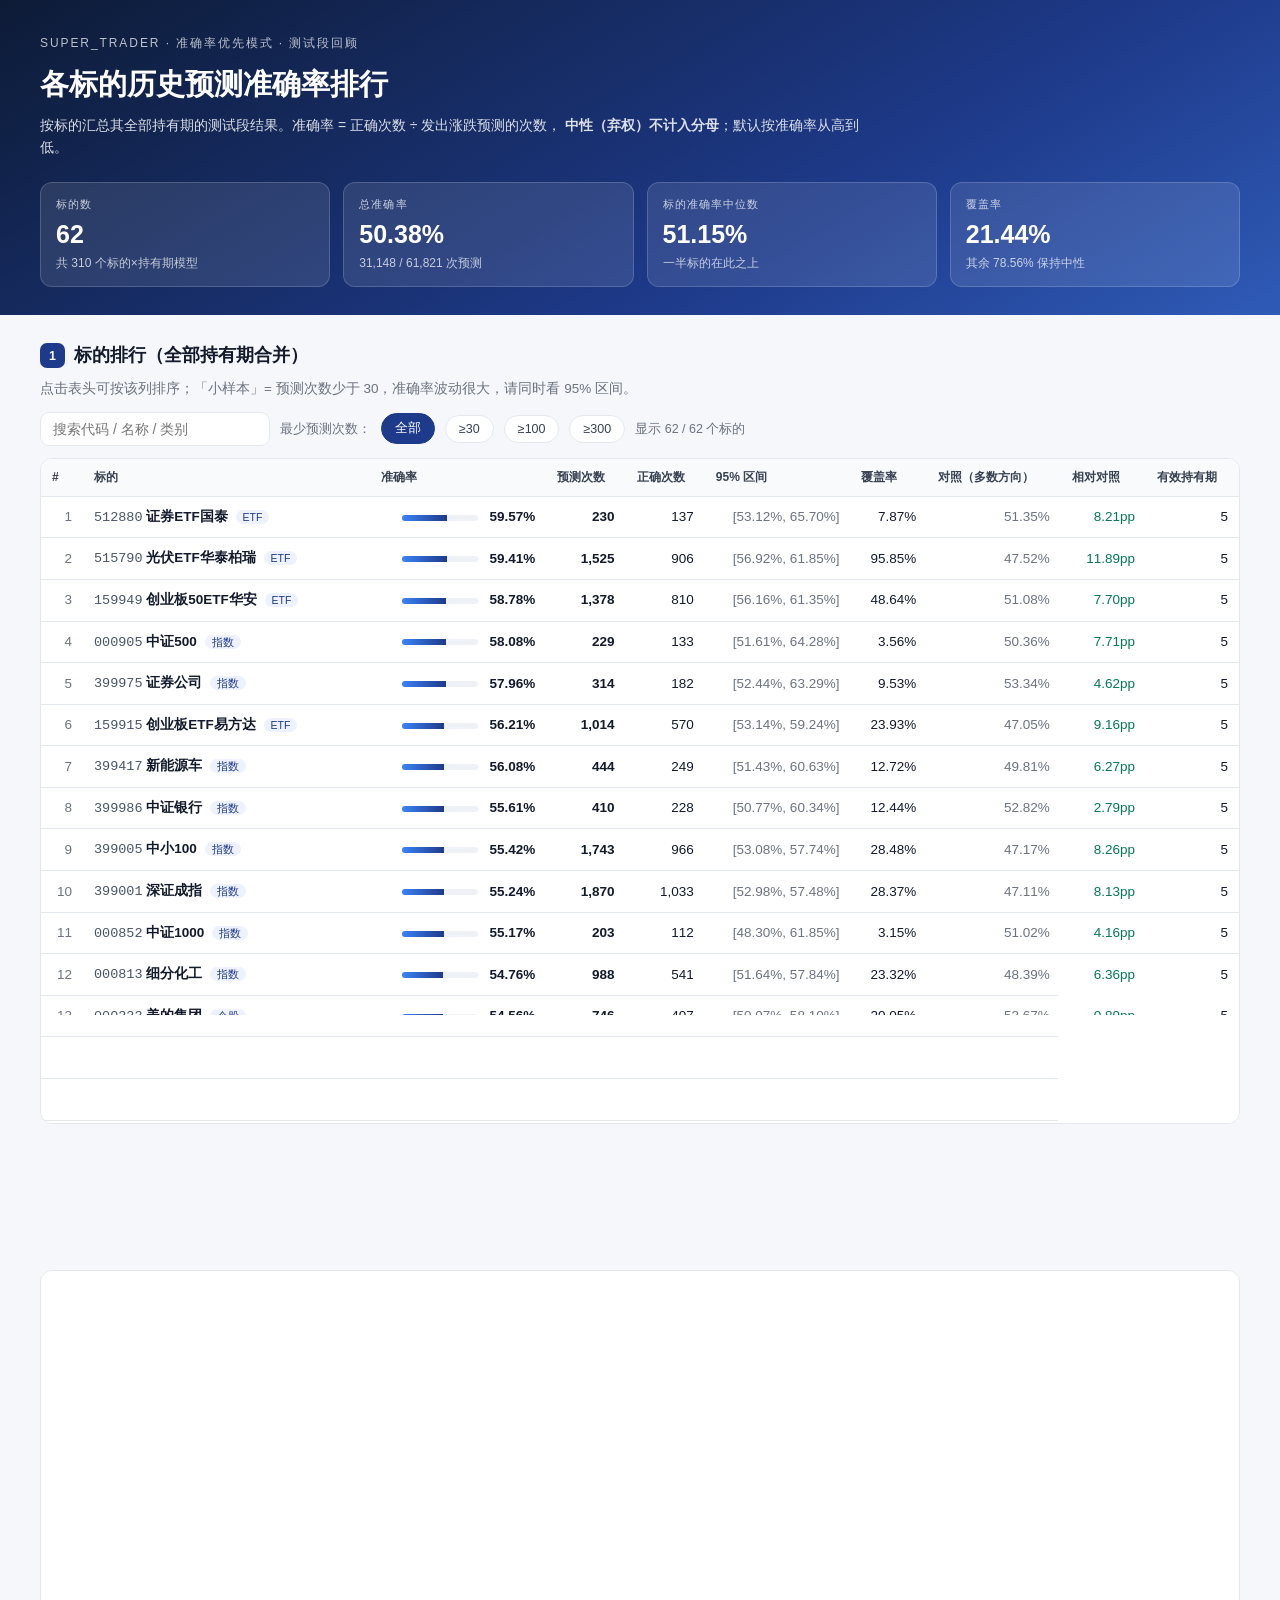
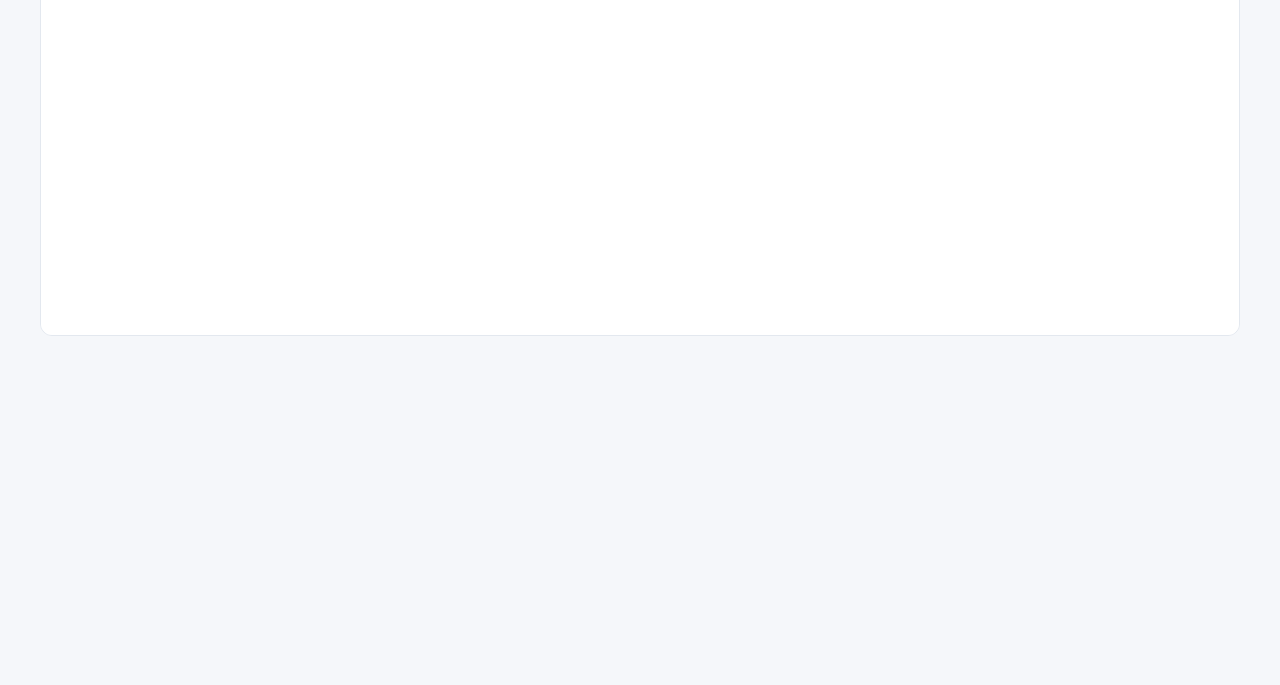
==== commit d3387343: "chore: drop unproven adaptive layer, restore 62-symbol accuracy reports" ====
--- a/reports/accuracy/ranking.html
+++ b/reports/accuracy/ranking.html
@@ -4153,7 +4153,7 @@
   </section>
 
   <footer>
-    生成于 2026-11-06T09:26:55 · 方法 accuracy_abstention_v1
+    生成于 2026-11-06T10:21:56 · 方法 accuracy_abstention_v1
     · 全池准确率 50.38%（31,148/61,821）
     · 排序仅依据历史条件准确率，不构成投资建议。
   </footer>
